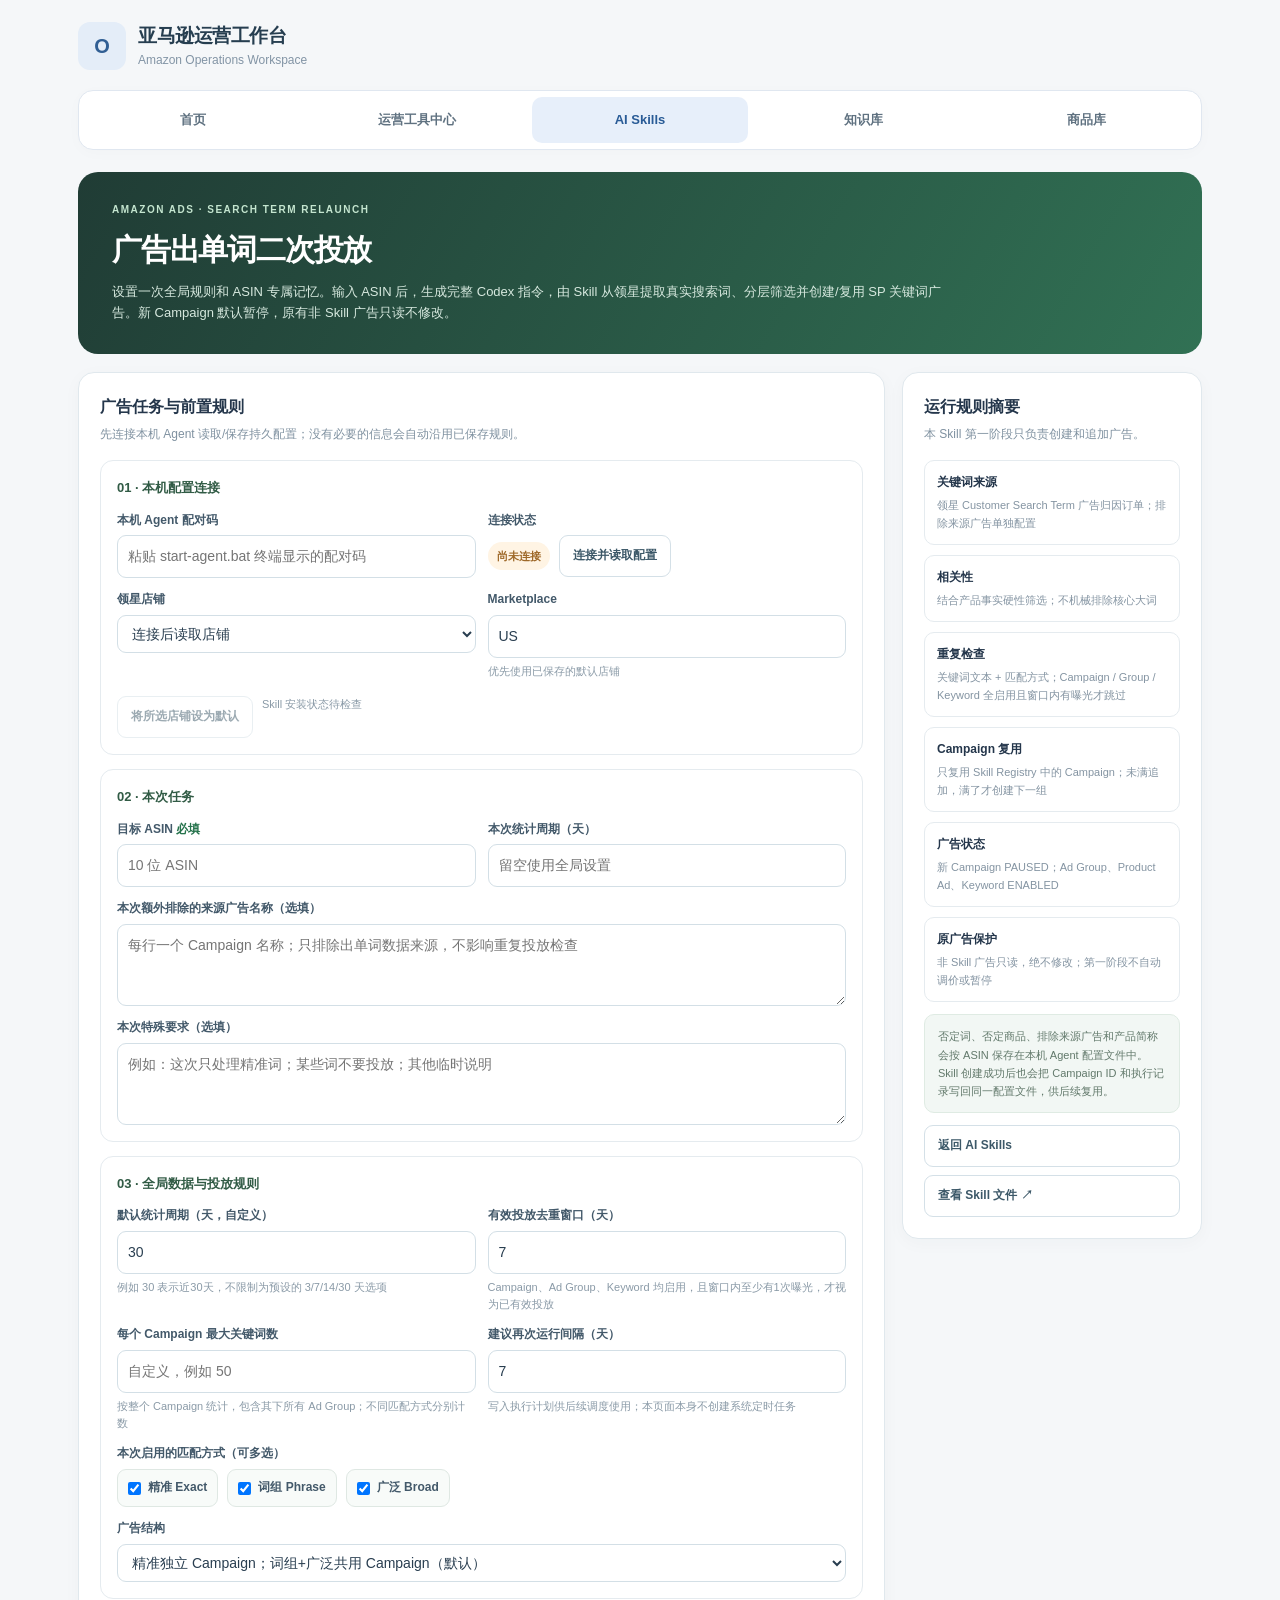
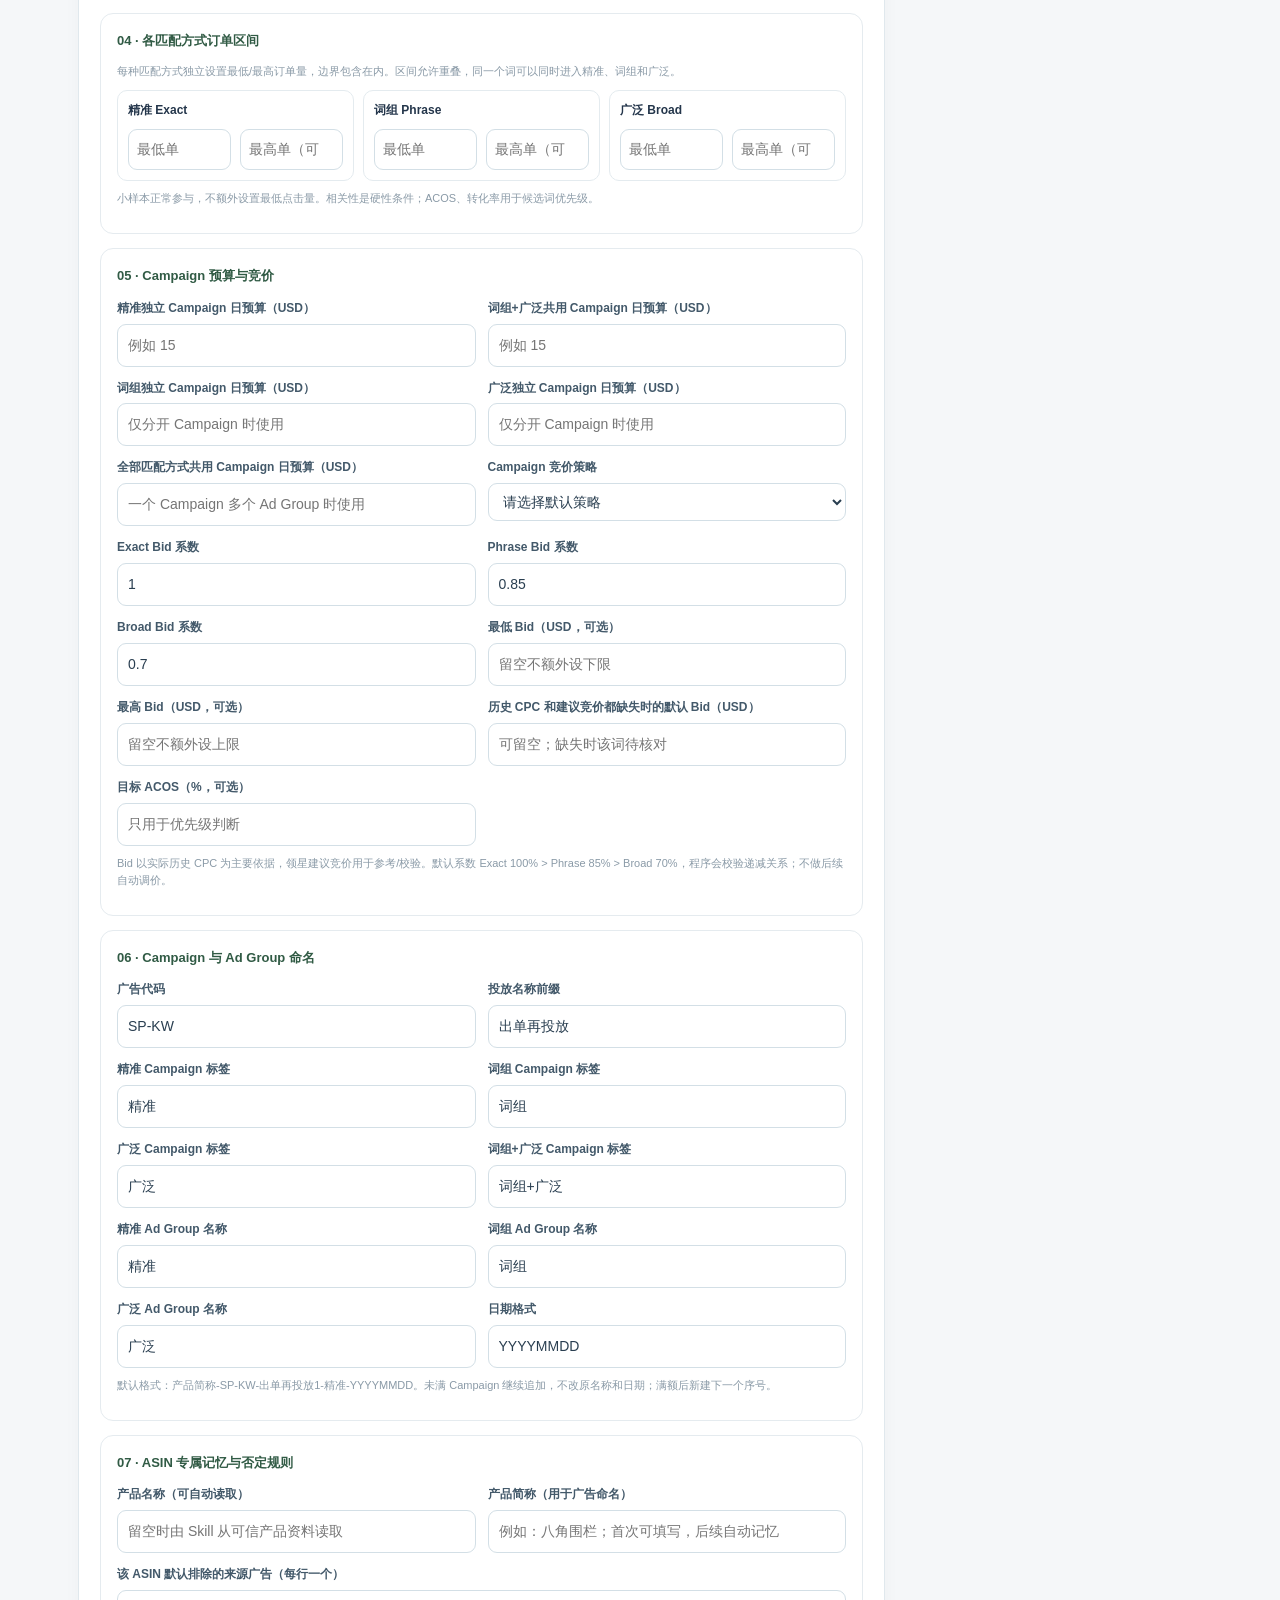
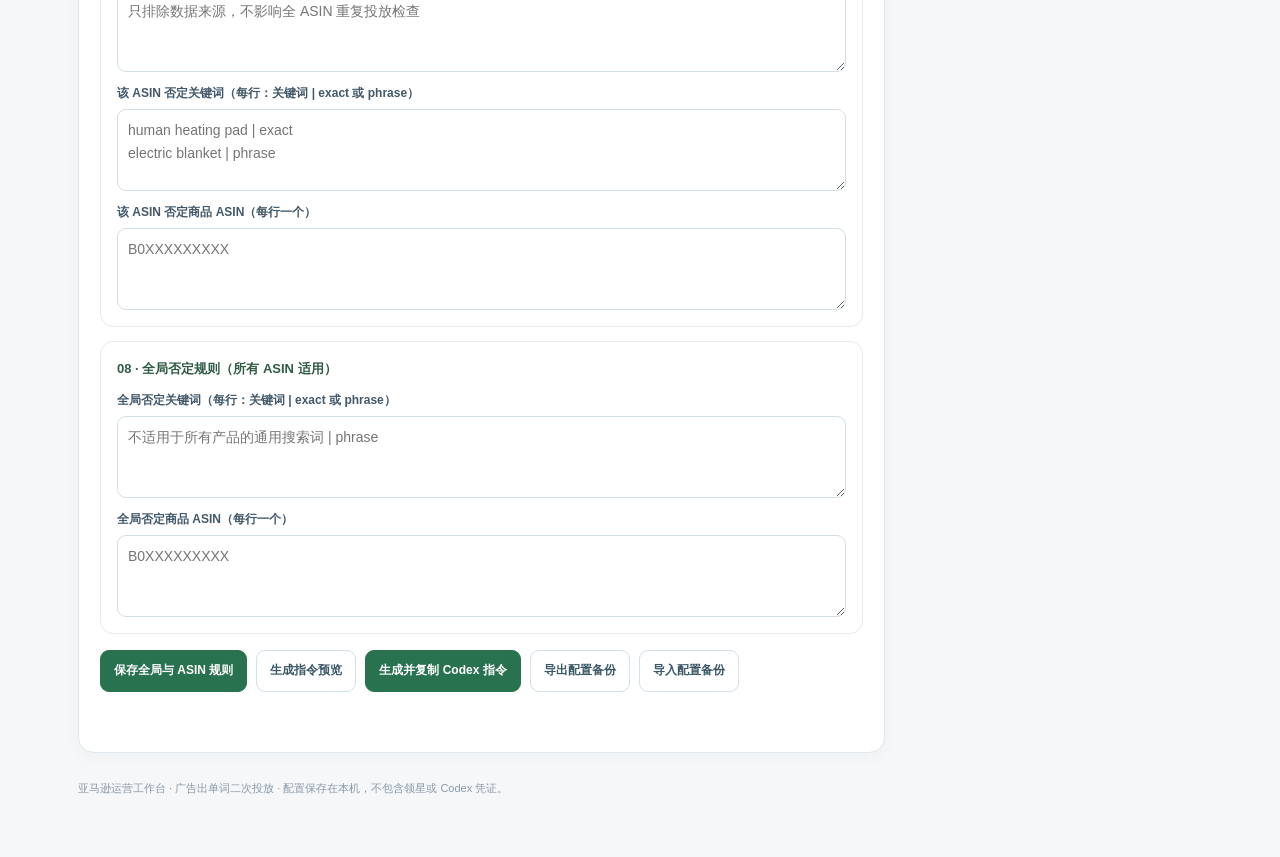
==== ads-relaunch.html @ f8fe9c43 "Separate Campaign and Ad Group naming controls" ====
<!doctype html>
<html lang="zh-CN">
<head>
<meta charset="utf-8"/>
<meta name="viewport" content="width=device-width,initial-scale=1"/>
<title>广告出单词二次投放｜亚马逊运营工作台</title>
<link rel="stylesheet" href="./workspace-shell.css?v=workspace-brand-20261105-3"/>
<style>
:root{font-family:Inter,-apple-system,BlinkMacSystemFont,"Segoe UI","Microsoft YaHei",sans-serif;color:#253a4b;background:#f4f7fb;font-size:14px;line-height:1.65}
*{box-sizing:border-box}body{margin:0}a{color:inherit;text-decoration:none}button,input,select,textarea{font:inherit}
.shell{max-width:1220px;margin:auto;padding:28px 26px 60px}
.workspace-header{margin-bottom:25px}
.hero{padding:30px 34px;border-radius:20px;background:linear-gradient(120deg,#203c35,#317154);color:#fff}
.eyebrow{font-size:10px;letter-spacing:.15em;font-weight:850;color:#c4e5cf}
h1{font-size:30px;letter-spacing:-.04em;margin:6px 0}.hero p{color:#d7e9df;font-size:13px;margin:7px 0 0;max-width:850px}
.layout{display:grid;grid-template-columns:minmax(0,1fr) 300px;gap:17px;margin-top:18px;align-items:start}
.panel{background:#fff;border:1px solid #e0e8ed;border-radius:16px;padding:21px;min-width:0;box-shadow:0 4px 18px #243b4b08}
.panel h2{font-size:16px;margin:0 0 5px}.sub{font-size:12px;color:#7f91a0;margin:0 0 15px}
.section{border:1px solid #e5ebef;border-radius:13px;padding:16px;margin-top:14px}.section h3{font-size:13px;margin:0 0 12px;color:#315b45}.section p.help{margin:0 0 10px}
.fields{display:grid;grid-template-columns:repeat(2,minmax(0,1fr));gap:12px}.field{display:flex;flex-direction:column;gap:5px;min-width:0}.field.full{grid-column:1/-1}
label{font-size:12px;font-weight:750;color:#43596a}
input,select,textarea{width:100%;border:1px solid #d3dfe6;border-radius:9px;padding:9px 10px;background:#fff;color:#293e50;outline:none}
input:focus,select:focus,textarea:focus{border-color:#5c9a76;box-shadow:0 0 0 3px #4d996b19}
textarea{min-height:82px;resize:vertical}.help{font-size:11px;color:#8a9aa7;line-height:1.55}
.row{display:flex;gap:9px;align-items:center;flex-wrap:wrap}.row>*{min-width:0}
.checks{display:flex;gap:9px;flex-wrap:wrap}.check{display:flex;align-items:center;gap:7px;padding:8px 10px;border:1px solid #dfe8e3;border-radius:9px;background:#f8fbf9;font-size:12px;font-weight:700}.check input{width:auto;margin:0}
.band-grid{display:grid;grid-template-columns:repeat(3,minmax(0,1fr));gap:9px}.band{border:1px solid #e4ebef;border-radius:10px;padding:10px}.band strong{display:block;font-size:12px;margin-bottom:8px}.band .row{flex-wrap:nowrap}.band input{min-width:0;padding:8px}
.btn{border:1px solid #d4e0e7;background:#fff;color:#3c5868;border-radius:9px;padding:10px 13px;font-weight:750;font-size:12px;cursor:pointer}.btn:hover{background:#f5f8f9}.btn.primary{background:#28724f;border-color:#28724f;color:#fff}.btn:disabled{opacity:.5;cursor:not-allowed}
.actions{display:flex;gap:9px;flex-wrap:wrap;margin-top:16px}
.status{display:inline-flex;align-items:center;border-radius:999px;padding:5px 9px;background:#f1f4f6;color:#65798a;font-size:11px;font-weight:750}.status.good{background:#e6f3eb;color:#26734c}.status.warn{background:#fff4e4;color:#9e6828}
.preview{white-space:pre-wrap;overflow-wrap:anywhere;background:#f7faf8;border:1px solid #dfe9e3;border-radius:11px;padding:14px;margin-top:13px;max-height:440px;overflow:auto;font-size:11px;color:#3b5446}
.notice{padding:12px 13px;background:#f2f7f4;border:1px solid #dfebe3;border-radius:10px;font-size:11px;color:#62796b;margin-top:12px}
.side-list{display:grid;gap:10px}.side-item{padding:12px;border:1px solid #e5ebef;border-radius:10px}.side-item strong{display:block;font-size:12px}.side-item span{display:block;color:#8494a2;font-size:11px;margin-top:3px}
.side-actions{display:grid;gap:8px;margin-top:12px}.side-actions .btn{width:100%}
#fileImport{display:none}
@media(max-width:900px){.layout{grid-template-columns:1fr}.side-panel{order:-1}}
@media(max-width:620px){.shell{padding:17px 12px 40px}.hero{padding:24px 20px}h1{font-size:25px}.panel{padding:16px}.fields{grid-template-columns:1fr}.field.full{grid-column:auto}.band-grid{grid-template-columns:1fr}.workspace-nav{overflow-x:auto}}
</style>
</head>
<body>
<main class="shell">
<header class="workspace-header">
<a class="workspace-brand" href="./index.html" aria-label="亚马逊运营工作台首页"><span class="workspace-logo" aria-hidden="true">O</span><span><span class="workspace-name">亚马逊运营工作台</span><span class="workspace-sub">Amazon Operations Workspace</span></span></a>
<nav class="workspace-nav" aria-label="工具模块">
<a href="./index.html">首页</a><a href="./tools.html">运营工具中心</a><a href="./skills.html" class="active">AI Skills</a><a href="./variation-guide.html">知识库</a><a href="./listing.html?view=library">商品库</a>
</nav>
</header>
<section class="hero">
<div class="eyebrow">AMAZON ADS · SEARCH TERM RELAUNCH</div>
<h1>广告出单词二次投放</h1>
<p>设置一次全局规则和 ASIN 专属记忆。输入 ASIN 后，生成完整 Codex 指令，由 Skill 从领星提取真实搜索词、分层筛选并创建/复用 SP 关键词广告。新 Campaign 默认暂停，原有非 Skill 广告只读不修改。</p>
</section>
<div class="layout">
<section class="panel">
<h2>广告任务与前置规则</h2>
<p class="sub">先连接本机 Agent 读取/保存持久配置；没有必要的信息会自动沿用已保存规则。</p>

<div class="section">
<h3>01 · 本机配置连接</h3>
<div class="fields">
<div class="field"><label for="pairKey">本机 Agent 配对码</label><input id="pairKey" type="password" autocomplete="off" placeholder="粘贴 start-agent.bat 终端显示的配对码"/></div>
<div class="field"><label>连接状态</label><div class="row"><span id="connectionState" class="status warn">尚未连接</span><button type="button" class="btn" id="connectBtn">连接并读取配置</button></div></div>
<div class="field"><label for="storeChoice">领星店铺</label><select id="storeChoice"><option value="">连接后读取店铺</option></select></div>
<div class="field"><label>Marketplace</label><input id="marketplaceDisplay" value="US" readonly/><span class="help" id="storeHint">优先使用已保存的默认店铺</span></div>
</div>
<div class="actions"><button type="button" class="btn" id="setDefaultStoreBtn" disabled>将所选店铺设为默认</button><span id="skillInstallState" class="help">Skill 安装状态待检查</span></div>
</div>

<form id="adsForm">
<div class="section">
<h3>02 · 本次任务</h3>
<div class="fields">
<div class="field"><label for="asin">目标 ASIN <span style="color:#26734c">必填</span></label><input id="asin" maxlength="10" minlength="10" placeholder="10 位 ASIN" required autocapitalize="characters"/></div>
<div class="field"><label for="reportDaysOverride">本次统计周期（天）</label><input id="reportDaysOverride" type="number" min="1" placeholder="留空使用全局设置"/></div>
<div class="field full"><label for="extraExcludedCampaigns">本次额外排除的来源广告名称（选填）</label><textarea id="extraExcludedCampaigns" placeholder="每行一个 Campaign 名称；只排除出单词数据来源，不影响重复投放检查"></textarea></div>
<div class="field full"><label for="taskNotes">本次特殊要求（选填）</label><textarea id="taskNotes" placeholder="例如：这次只处理精准词；某些词不要投放；其他临时说明"></textarea></div>
</div>
</div>

<div class="section">
<h3>03 · 全局数据与投放规则</h3>
<div class="fields">
<div class="field"><label for="reportDays">默认统计周期（天，自定义）</label><input id="reportDays" type="number" min="1" value="30" required/><span class="help">例如 30 表示近30天，不限制为预设的 3/7/14/30 天选项</span></div>
<div class="field"><label for="duplicateDays">有效投放去重窗口（天）</label><input id="duplicateDays" type="number" min="1" value="7" required/><span class="help">Campaign、Ad Group、Keyword 均启用，且窗口内至少有1次曝光，才视为已有效投放</span></div>
<div class="field"><label for="campaignLimit">每个 Campaign 最大关键词数</label><input id="campaignLimit" type="number" min="1" placeholder="自定义，例如 50" required/><span class="help">按整个 Campaign 统计，包含其下所有 Ad Group；不同匹配方式分别计数</span></div>
<div class="field"><label for="executionInterval">建议再次运行间隔（天）</label><input id="executionInterval" type="number" min="1" value="7"/><span class="help">写入执行计划供后续调度使用；本页面本身不创建系统定时任务</span></div>
<div class="field full"><label>本次启用的匹配方式（可多选）</label><div class="checks">
<label class="check"><input type="checkbox" name="matchType" value="exact" checked/>精准 Exact</label>
<label class="check"><input type="checkbox" name="matchType" value="phrase" checked/>词组 Phrase</label>
<label class="check"><input type="checkbox" name="matchType" value="broad" checked/>广泛 Broad</label>
</div></div>
<div class="field full"><label for="campaignStructure">广告结构</label><select id="campaignStructure">
<option value="exact_separate_phrase_broad_shared">精准独立 Campaign；词组+广泛共用 Campaign（默认）</option>
<option value="exact_separate_phrase_broad_separate">精准、词组、广泛分别创建 Campaign</option>
<option value="one_campaign_multi_groups">一个 Campaign，按匹配方式拆分 Ad Group</option>
<option value="separate_campaign_per_match">每种匹配方式独立 Campaign</option>
</select></div>
</div>
</div>

<div class="section">
<h3>04 · 各匹配方式订单区间</h3>
<p class="help">每种匹配方式独立设置最低/最高订单量，边界包含在内。区间允许重叠，同一个词可以同时进入精准、词组和广泛。</p>
<div class="band-grid">
<div class="band"><strong>精准 Exact</strong><div class="row"><input id="exactMin" type="number" min="0" placeholder="最低单"/><input id="exactMax" type="number" min="0" placeholder="最高单（可空）"/></div></div>
<div class="band"><strong>词组 Phrase</strong><div class="row"><input id="phraseMin" type="number" min="0" placeholder="最低单"/><input id="phraseMax" type="number" min="0" placeholder="最高单（可空）"/></div></div>
<div class="band"><strong>广泛 Broad</strong><div class="row"><input id="broadMin" type="number" min="0" placeholder="最低单"/><input id="broadMax" type="number" min="0" placeholder="最高单（可空）"/></div></div>
</div>
<p class="help" style="margin-top:9px">小样本正常参与，不额外设置最低点击量。相关性是硬性条件；ACOS、转化率用于候选词优先级。</p>
</div>

<div class="section">
<h3>05 · Campaign 预算与竞价</h3>
<div class="fields">
<div class="field"><label for="budgetExact">精准独立 Campaign 日预算（USD）</label><input id="budgetExact" type="number" min="0.01" step="0.01" placeholder="例如 15"/></div>
<div class="field"><label for="budgetPhraseBroad">词组+广泛共用 Campaign 日预算（USD）</label><input id="budgetPhraseBroad" type="number" min="0.01" step="0.01" placeholder="例如 15"/></div>
<div class="field"><label for="budgetPhrase">词组独立 Campaign 日预算（USD）</label><input id="budgetPhrase" type="number" min="0.01" step="0.01" placeholder="仅分开 Campaign 时使用"/></div>
<div class="field"><label for="budgetBroad">广泛独立 Campaign 日预算（USD）</label><input id="budgetBroad" type="number" min="0.01" step="0.01" placeholder="仅分开 Campaign 时使用"/></div>
<div class="field"><label for="budgetAll">全部匹配方式共用 Campaign 日预算（USD）</label><input id="budgetAll" type="number" min="0.01" step="0.01" placeholder="一个 Campaign 多个 Ad Group 时使用"/></div>
<div class="field"><label for="biddingStrategy">Campaign 竞价策略</label><select id="biddingStrategy" required><option value="">请选择默认策略</option><option value="dynamic_down_only">动态竞价 - 只降低</option><option value="dynamic_up_and_down">动态竞价 - 提高和降低</option><option value="fixed">固定竞价</option></select></div>
<div class="field"><label for="exactCoeff">Exact Bid 系数</label><input id="exactCoeff" type="number" min="0.01" step="0.01" value="1.00"/></div>
<div class="field"><label for="phraseCoeff">Phrase Bid 系数</label><input id="phraseCoeff" type="number" min="0.01" step="0.01" value="0.85"/></div>
<div class="field"><label for="broadCoeff">Broad Bid 系数</label><input id="broadCoeff" type="number" min="0.01" step="0.01" value="0.70"/></div>
<div class="field"><label for="minBid">最低 Bid（USD，可选）</label><input id="minBid" type="number" min="0.01" step="0.01" placeholder="留空不额外设下限"/></div>
<div class="field"><label for="maxBid">最高 Bid（USD，可选）</label><input id="maxBid" type="number" min="0.01" step="0.01" placeholder="留空不额外设上限"/></div>
<div class="field"><label for="defaultBid">历史 CPC 和建议竞价都缺失时的默认 Bid（USD）</label><input id="defaultBid" type="number" min="0.01" step="0.01" placeholder="可留空；缺失时该词待核对"/></div>
<div class="field"><label for="targetAcos">目标 ACOS（%，可选）</label><input id="targetAcos" type="number" min="0" max="100" step="0.1" placeholder="只用于优先级判断"/></div>
</div>
<p class="help" style="margin-top:9px">Bid 以实际历史 CPC 为主要依据，领星建议竞价用于参考/校验。默认系数 Exact 100% &gt; Phrase 85% &gt; Broad 70%，程序会校验递减关系；不做后续自动调价。</p>
</div>

<div class="section">
<h3>06 · Campaign 与 Ad Group 命名</h3>
<div class="fields">
<div class="field"><label for="campaignCode">广告代码</label><input id="campaignCode" value="SP-KW"/></div>
<div class="field"><label for="campaignPrefix">投放名称前缀</label><input id="campaignPrefix" value="出单再投放"/></div>
<div class="field"><label for="labelExact">精准 Campaign 标签</label><input id="labelExact" value="精准"/></div>
<div class="field"><label for="labelPhrase">词组 Campaign 标签</label><input id="labelPhrase" value="词组"/></div>
<div class="field"><label for="labelBroad">广泛 Campaign 标签</label><input id="labelBroad" value="广泛"/></div>
<div class="field"><label for="labelPhraseBroad">词组+广泛 Campaign 标签</label><input id="labelPhraseBroad" value="词组+广泛"/></div>
<div class="field"><label for="groupNameExact">精准 Ad Group 名称</label><input id="groupNameExact" value="精准"/></div>
<div class="field"><label for="groupNamePhrase">词组 Ad Group 名称</label><input id="groupNamePhrase" value="词组"/></div>
<div class="field"><label for="groupNameBroad">广泛 Ad Group 名称</label><input id="groupNameBroad" value="广泛"/></div>
<div class="field"><label for="dateFormat">日期格式</label><input id="dateFormat" value="YYYYMMDD" placeholder="YYYYMMDD 或 YYYY-MM-DD"/></div>
</div>
<p class="help" style="margin-top:9px">默认格式：产品简称-SP-KW-出单再投放1-精准-YYYYMMDD。未满 Campaign 继续追加，不改原名称和日期；满额后新建下一个序号。</p>
</div>

<div class="section">
<h3>07 · ASIN 专属记忆与否定规则</h3>
<div class="fields">
<div class="field"><label for="productName">产品名称（可自动读取）</label><input id="productName" maxlength="120" placeholder="留空时由 Skill 从可信产品资料读取"/></div>
<div class="field"><label for="productShortName">产品简称（用于广告命名）</label><input id="productShortName" maxlength="40" placeholder="例如：八角围栏；首次可填写，后续自动记忆"/></div>
<div class="field full"><label for="profileExcludedCampaigns">该 ASIN 默认排除的来源广告（每行一个）</label><textarea id="profileExcludedCampaigns" placeholder="只排除数据来源，不影响全 ASIN 重复投放检查"></textarea></div>
<div class="field full"><label for="profileNegativeKeywords">该 ASIN 否定关键词（每行：关键词 | exact 或 phrase）</label><textarea id="profileNegativeKeywords" placeholder="human heating pad | exact&#10;electric blanket | phrase"></textarea></div>
<div class="field full"><label for="profileNegativeAsins">该 ASIN 否定商品 ASIN（每行一个）</label><textarea id="profileNegativeAsins" placeholder="B0XXXXXXXXX"></textarea></div>
</div>
</div>

<div class="section">
<h3>08 · 全局否定规则（所有 ASIN 适用）</h3>
<div class="fields">
<div class="field full"><label for="globalNegativeKeywords">全局否定关键词（每行：关键词 | exact 或 phrase）</label><textarea id="globalNegativeKeywords" placeholder="不适用于所有产品的通用搜索词 | phrase"></textarea></div>
<div class="field full"><label for="globalNegativeAsins">全局否定商品 ASIN（每行一个）</label><textarea id="globalNegativeAsins" placeholder="B0XXXXXXXXX"></textarea></div>
</div>
</div>

<div class="actions">
<button type="button" class="btn primary" id="saveConfigBtn">保存全局与 ASIN 规则</button>
<button type="button" class="btn" id="previewBtn">生成指令预览</button>
<button type="submit" class="btn primary" id="copyBtn">生成并复制 Codex 指令</button>
<button type="button" class="btn" id="exportBtn">导出配置备份</button>
<button type="button" class="btn" id="importBtn">导入配置备份</button>
<input id="fileImport" type="file" accept=".json,application/json"/>
</div>
<p id="formStatus" role="status" aria-live="polite" class="help" style="margin-top:10px;min-height:18px"></p>
<pre id="instructionPreview" class="preview" hidden></pre>
</form>
</section>

<aside class="panel side-panel">
<h2>运行规则摘要</h2>
<p class="sub">本 Skill 第一阶段只负责创建和追加广告。</p>
<div class="side-list">
<div class="side-item"><strong>关键词来源</strong><span>领星 Customer Search Term 广告归因订单；排除来源广告单独配置</span></div>
<div class="side-item"><strong>相关性</strong><span>结合产品事实硬性筛选；不机械排除核心大词</span></div>
<div class="side-item"><strong>重复检查</strong><span>关键词文本 + 匹配方式；Campaign / Group / Keyword 全启用且窗口内有曝光才跳过</span></div>
<div class="side-item"><strong>Campaign 复用</strong><span>只复用 Skill Registry 中的 Campaign；未满追加，满了才创建下一组</span></div>
<div class="side-item"><strong>广告状态</strong><span>新 Campaign PAUSED；Ad Group、Product Ad、Keyword ENABLED</span></div>
<div class="side-item"><strong>原广告保护</strong><span>非 Skill 广告只读，绝不修改；第一阶段不自动调价或暂停</span></div>
</div>
<div class="notice">否定词、否定商品、排除来源广告和产品简称会按 ASIN 保存在本机 Agent 配置文件中。Skill 创建成功后也会把 Campaign ID 和执行记录写回同一配置文件，供后续复用。</div>
<div class="side-actions"><a class="btn" href="./skills.html">返回 AI Skills</a><a class="btn" href="https://github.com/Dora-lou/amazon-variation-merge-tool/tree/main/agent/skills/amazon-ads-search-term-relaunch" target="_blank" rel="noopener noreferrer">查看 Skill 文件 ↗</a></div>
</aside>
</div>
<footer style="margin-top:26px;color:#8b99a6;font-size:11px">亚马逊运营工作台 · 广告出单词二次投放 · 配置保存在本机，不包含领星或 Codex 凭证。</footer>
</main>
<script src="./ads-relaunch-ui.js?v=2026.11.13.1" defer></script>
</body>
</html>
---- workspace-shell.css ----
/* Unified workspace visual system — shared across active pages */
:root{--ws-ink:#24364b;--ws-muted:#73869a;--ws-line:#e0e7f0;--ws-green:#365f91}
body{background:#f5f7f9!important;color:var(--ws-ink)}
.shell{max-width:1180px!important;margin:0 auto!important;padding:22px 28px 60px!important}
.workspace-header{display:flex!important;flex-direction:column!important;align-items:stretch!important;gap:20px!important;margin:0 0 22px!important}
.workspace-brand{display:flex!important;align-items:center!important;gap:12px!important;align-self:flex-start!important;text-decoration:none!important;color:#263e50!important}
.workspace-brand .workspace-logo{display:grid;place-items:center;width:48px;height:48px;flex:0 0 48px;background:#e4edf8;color:#315f94;border-radius:12px;font-size:20px;font-weight:850}
.workspace-brand .workspace-name{display:block;font-size:19px;font-weight:800;line-height:1.35;letter-spacing:-.025em}
.workspace-brand .workspace-sub{display:block;font-size:12px;color:#8294a5;font-weight:500;line-height:1.5;margin-top:2px}
nav.workspace-nav{width:100%!important;display:grid!important;grid-template-columns:repeat(5,minmax(0,1fr))!important;gap:7px!important;margin:0!important;padding:6px!important;background:#fff!important;border:1px solid var(--ws-line)!important;border-radius:15px!important;box-shadow:0 3px 16px #26394c05!important}
nav.workspace-nav a{display:flex!important;align-items:center!important;justify-content:center!important;min-height:46px!important;padding:10px 8px!important;border:0!important;border-radius:10px!important;text-align:center!important;text-decoration:none!important;color:#607281!important;font-size:13px!important;font-weight:720!important;white-space:nowrap!important;background:transparent!important}
nav.workspace-nav a.active{background:#e7effa!important;color:#295b96!important}
nav.workspace-nav a:hover:not(.active){background:#f0f4fa!important;color:#315f94!important}
nav.workspace-nav a:focus-visible{outline:2px solid #547eaf!important;outline-offset:2px!important}
.workspace-intro,.hero.workspace-intro,.hero-main.workspace-intro{box-sizing:border-box!important;display:flex!important;flex-direction:column!important;justify-content:center!important;gap:0!important;min-height:158px!important;height:auto!important;margin:0 0 24px!important;padding:27px 34px!important;background:linear-gradient(114deg,#1c344e 0%,#254b6c 56%,#35678a 100%)!important;border:1px solid #3c6685!important;border-radius:20px!important;box-shadow:0 12px 30px rgba(21,48,78,.14)!important;color:#f6faf8!important;overflow:hidden!important;position:relative!important;isolation:isolate!important}
.workspace-intro:before{content:""!important;position:absolute!important;right:-102px!important;top:-170px!important;width:430px!important;height:430px!important;border-radius:50%!important;background:radial-gradient(circle at 50% 50%,transparent 36%,rgba(186,211,239,.10) 36.3%,transparent 36.8%,transparent 49%,rgba(186,211,239,.07) 49.3%,transparent 50%,transparent 64%,rgba(186,211,239,.045) 64.3%,transparent 65%)!important;pointer-events:none!important;z-index:-1!important}
.workspace-intro:after{display:none!important}
.workspace-intro>*{position:relative;z-index:1}
.workspace-intro .eyebrow{margin:0 0 7px!important;color:#b7d7f1!important;font-size:10px!important;font-weight:800!important;letter-spacing:.14em!important}
.workspace-intro h1,.workspace-intro #pageTitle{margin:0!important;color:#ffffff!important;font-size:30px!important;font-weight:800!important;line-height:1.32!important;letter-spacing:-.035em!important;max-width:900px!important}
.workspace-intro p,.workspace-intro .hero-copy,.workspace-intro #pageDescription{margin:9px 0 0!important;color:#d9e7f5!important;font-size:13px!important;font-weight:400!important;line-height:1.7!important;max-width:890px!important}
.workspace-intro p strong{color:#fff!important}
.workspace-intro .hero-pill{display:none!important}
.workspace-home-hero{display:block!important;margin:0!important}
.workspace-home-hero .hero-side{display:none!important}
.workspace-home-hero .hero-main.workspace-intro{margin-bottom:24px!important}
.workspace-home-hero h1 br{display:none!important}
.workspace-home-hero h1 br:after{content:" "}
.workspace-body-nav-spacer{display:none}
@media(max-width:700px){.shell{padding:16px 14px 38px!important}.workspace-header{gap:13px!important;margin-bottom:17px!important}nav.workspace-nav{display:flex!important;overflow-x:auto!important;gap:3px!important;scrollbar-width:thin}nav.workspace-nav a{flex:0 0 auto!important;min-height:41px!important;padding:9px 13px!important;font-size:12px!important}.workspace-intro,.hero.workspace-intro,.hero-main.workspace-intro{min-height:145px!important;padding:24px 22px!important;border-radius:16px!important}.workspace-intro h1,.workspace-intro #pageTitle{font-size:26px!important}}

/* Premium dark-blue introduction cards: restrained typography and depth */
.workspace-intro,.hero.workspace-intro,.hero-main.workspace-intro{
 min-height:188px!important;
 padding:34px 43px!important;
 background:linear-gradient(113deg,#182d47 0%,#203f5f 49%,#305f83 100%)!important;
 border:1px solid rgba(153,189,222,.19)!important;
 border-radius:22px!important;
 box-shadow:0 15px 34px rgba(23,51,80,.13),inset 0 1px rgba(255,255,255,.08)!important;
}
.workspace-intro:before{
 right:-72px!important;top:-202px!important;width:520px!important;height:520px!important;
 background:radial-gradient(circle at center,transparent 39%,rgba(182,210,241,.13) 39.1%,transparent 39.4%,transparent 52%,rgba(182,210,241,.075) 52.1%,transparent 52.4%,transparent 65%,rgba(182,210,241,.04) 65.1%,transparent 65.4%)!important;
}
.workspace-intro .eyebrow{
 font-size:10px!important;letter-spacing:.19em!important;
 font-weight:750!important;color:#bdd6ef!important;margin-bottom:10px!important;
}
.workspace-intro h1,.workspace-intro #pageTitle{
 font-size:32px!important;letter-spacing:-.035em!important;
 font-weight:760!important;line-height:1.25!important;
}
.workspace-intro p,.workspace-intro .hero-copy,.workspace-intro #pageDescription{
 max-width:690px!important;font-size:13px!important;line-height:1.85!important;
 font-weight:400!important;color:#d5e3f1!important;margin-top:12px!important;
}
.workspace-home-hero .hero-main.workspace-intro{margin-bottom:24px!important}
@media(max-width:700px){
 .workspace-intro,.hero.workspace-intro,.hero-main.workspace-intro{min-height:166px!important;padding:26px 24px!important}
 .workspace-intro h1,.workspace-intro #pageTitle{font-size:27px!important}
 .workspace-intro:before{right:-240px!important}
}
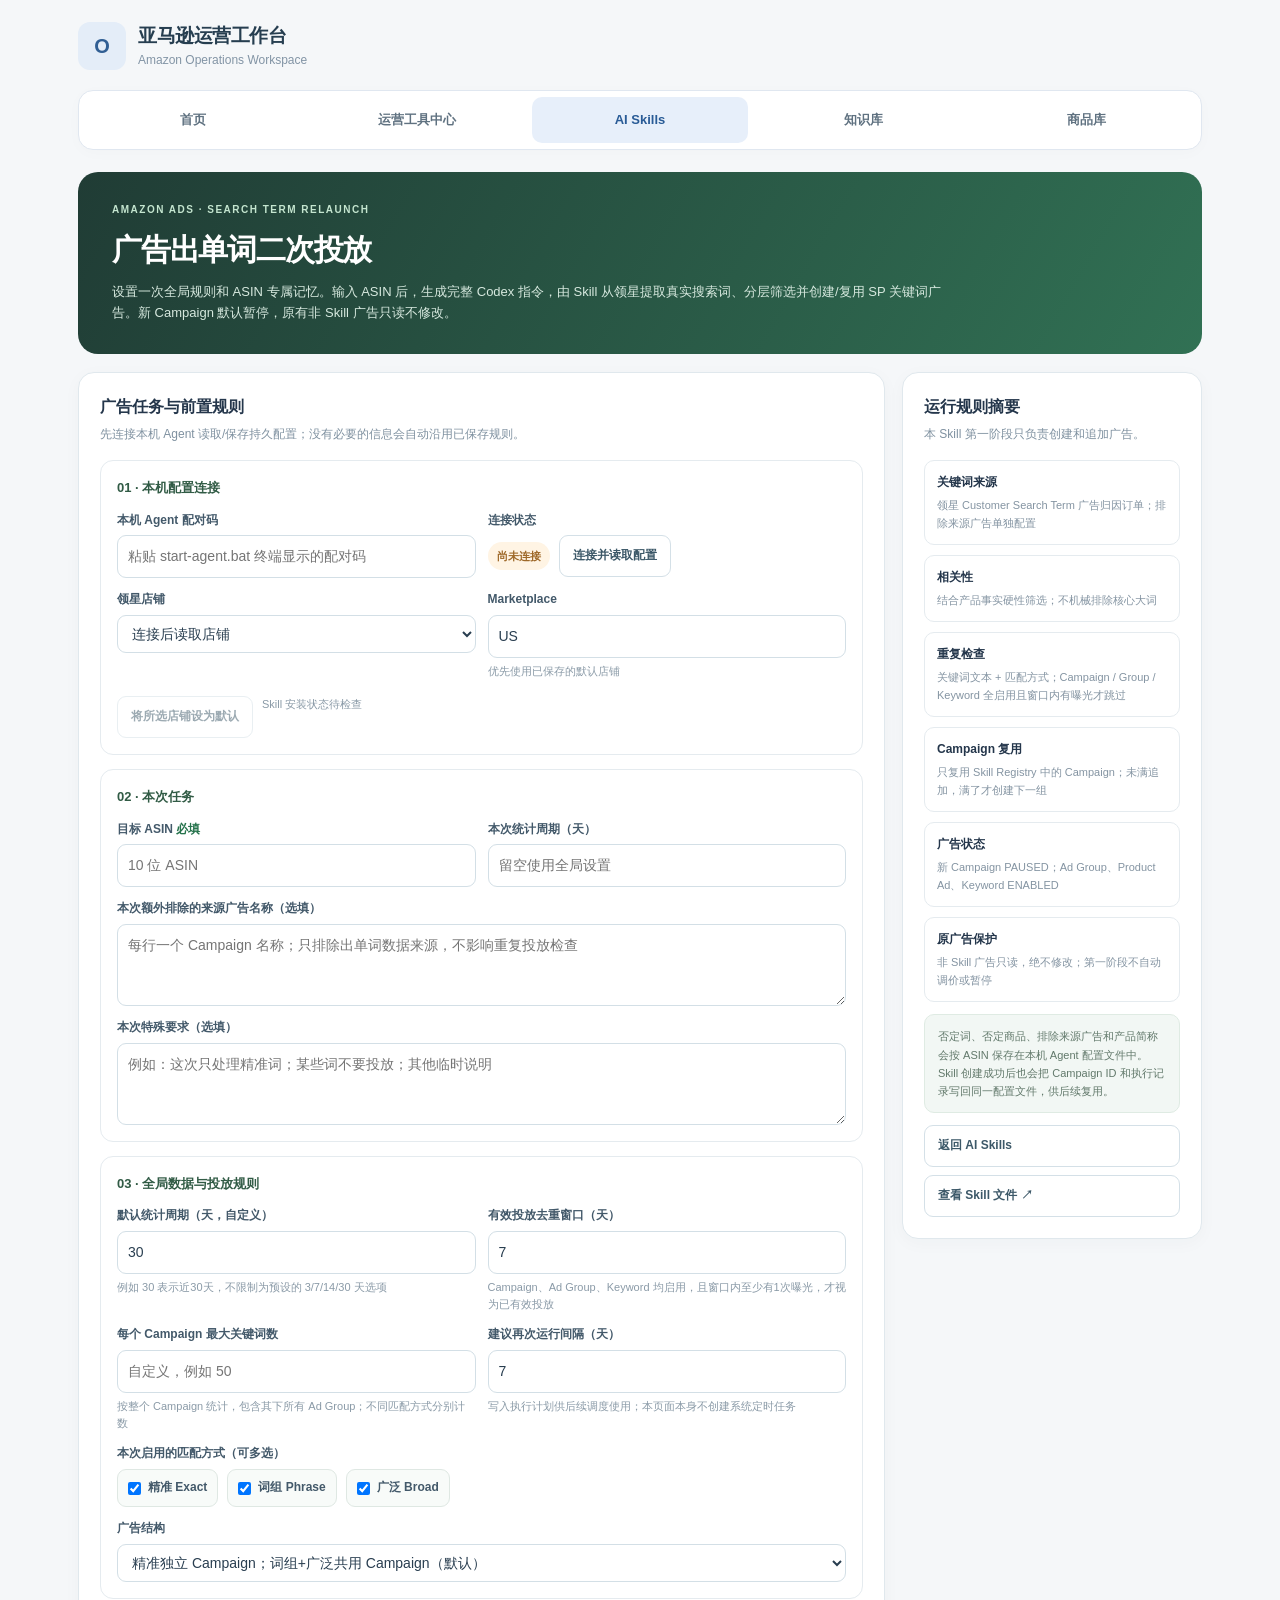
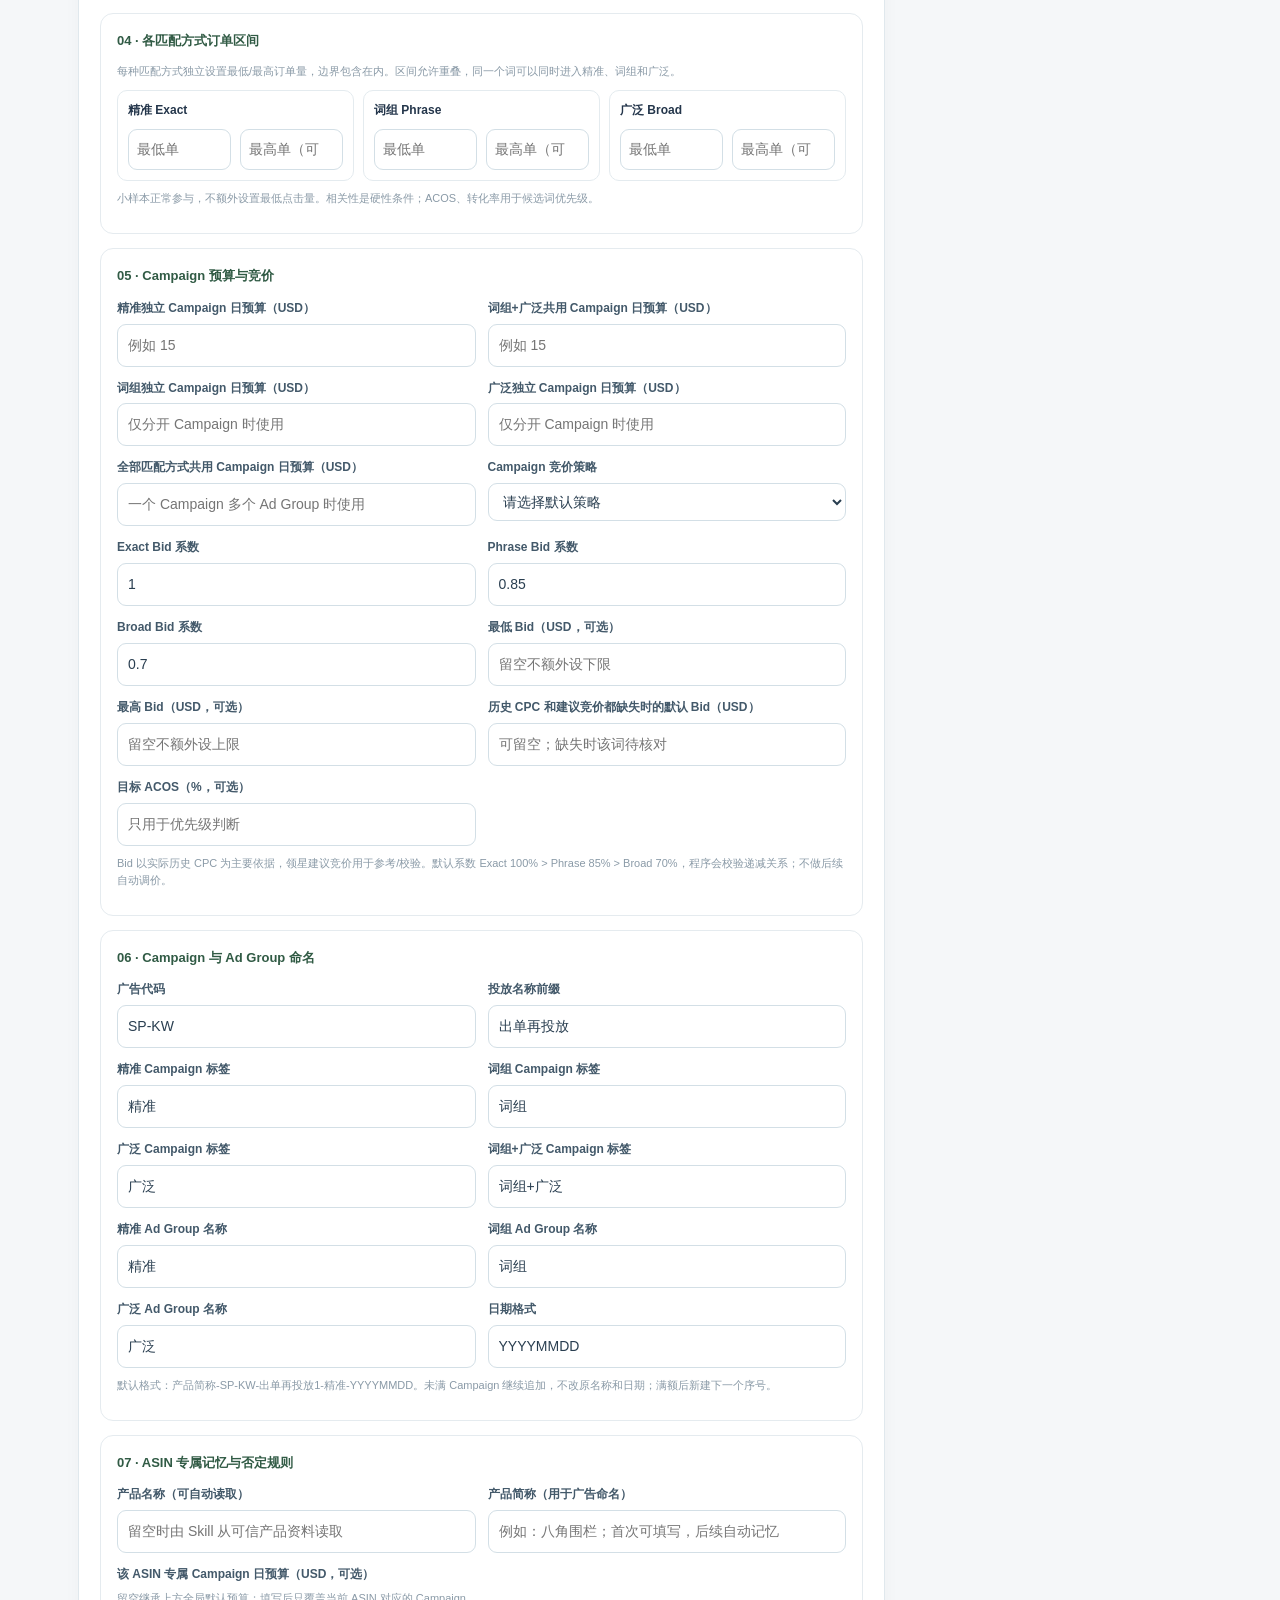
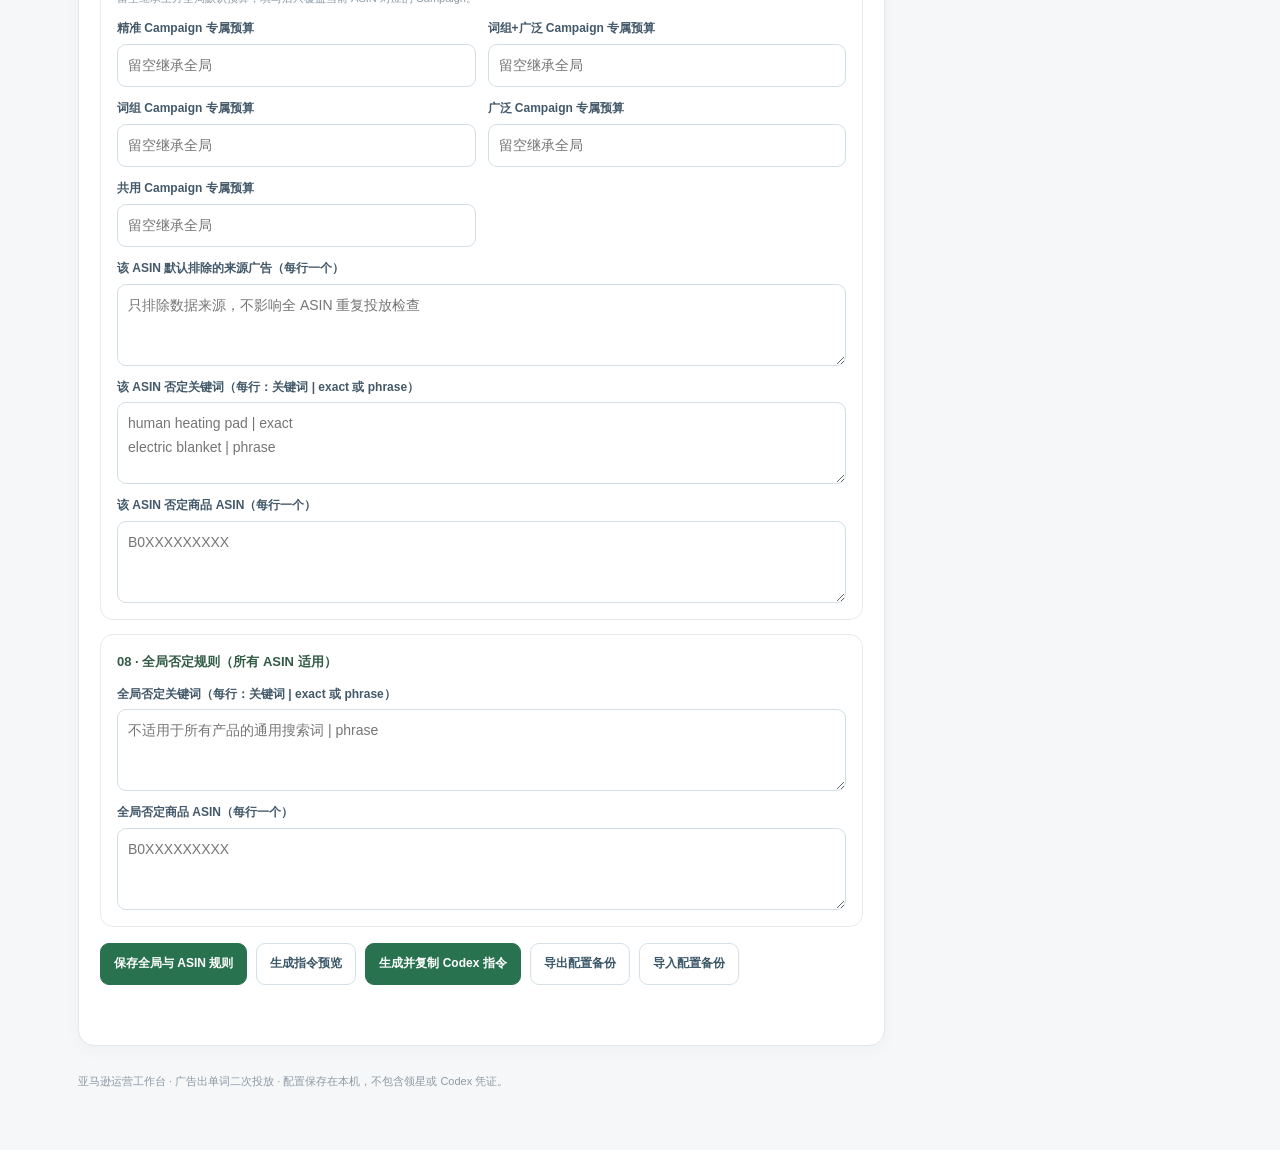
==== commit 8df959f2: "Add per-ASIN Campaign budget overrides" ====
--- a/ads-relaunch.html
+++ b/ads-relaunch.html
@@ -151,6 +151,12 @@
 <div class="fields">
 <div class="field"><label for="productName">产品名称（可自动读取）</label><input id="productName" maxlength="120" placeholder="留空时由 Skill 从可信产品资料读取"/></div>
 <div class="field"><label for="productShortName">产品简称（用于广告命名）</label><input id="productShortName" maxlength="40" placeholder="例如：八角围栏；首次可填写，后续自动记忆"/></div>
+<div class="field full"><label>该 ASIN 专属 Campaign 日预算（USD，可选）</label><span class="help">留空继承上方全局默认预算；填写后只覆盖当前 ASIN 对应的 Campaign。</span></div>
+<div class="field"><label for="productBudgetExact">精准 Campaign 专属预算</label><input id="productBudgetExact" type="number" min="0.01" step="0.01" placeholder="留空继承全局"/></div>
+<div class="field"><label for="productBudgetPhraseBroad">词组+广泛 Campaign 专属预算</label><input id="productBudgetPhraseBroad" type="number" min="0.01" step="0.01" placeholder="留空继承全局"/></div>
+<div class="field"><label for="productBudgetPhrase">词组 Campaign 专属预算</label><input id="productBudgetPhrase" type="number" min="0.01" step="0.01" placeholder="留空继承全局"/></div>
+<div class="field"><label for="productBudgetBroad">广泛 Campaign 专属预算</label><input id="productBudgetBroad" type="number" min="0.01" step="0.01" placeholder="留空继承全局"/></div>
+<div class="field"><label for="productBudgetAll">共用 Campaign 专属预算</label><input id="productBudgetAll" type="number" min="0.01" step="0.01" placeholder="留空继承全局"/></div>
 <div class="field full"><label for="profileExcludedCampaigns">该 ASIN 默认排除的来源广告（每行一个）</label><textarea id="profileExcludedCampaigns" placeholder="只排除数据来源，不影响全 ASIN 重复投放检查"></textarea></div>
 <div class="field full"><label for="profileNegativeKeywords">该 ASIN 否定关键词（每行：关键词 | exact 或 phrase）</label><textarea id="profileNegativeKeywords" placeholder="human heating pad | exact&#10;electric blanket | phrase"></textarea></div>
 <div class="field full"><label for="profileNegativeAsins">该 ASIN 否定商品 ASIN（每行一个）</label><textarea id="profileNegativeAsins" placeholder="B0XXXXXXXXX"></textarea></div>
@@ -195,6 +201,6 @@
 </div>
 <footer style="margin-top:26px;color:#8b99a6;font-size:11px">亚马逊运营工作台 · 广告出单词二次投放 · 配置保存在本机，不包含领星或 Codex 凭证。</footer>
 </main>
-<script src="./ads-relaunch-ui.js?v=2026.11.13.1" defer></script>
+<script src="./ads-relaunch-ui.js?v=2026.11.13.2" defer></script>
 </body>
 </html>
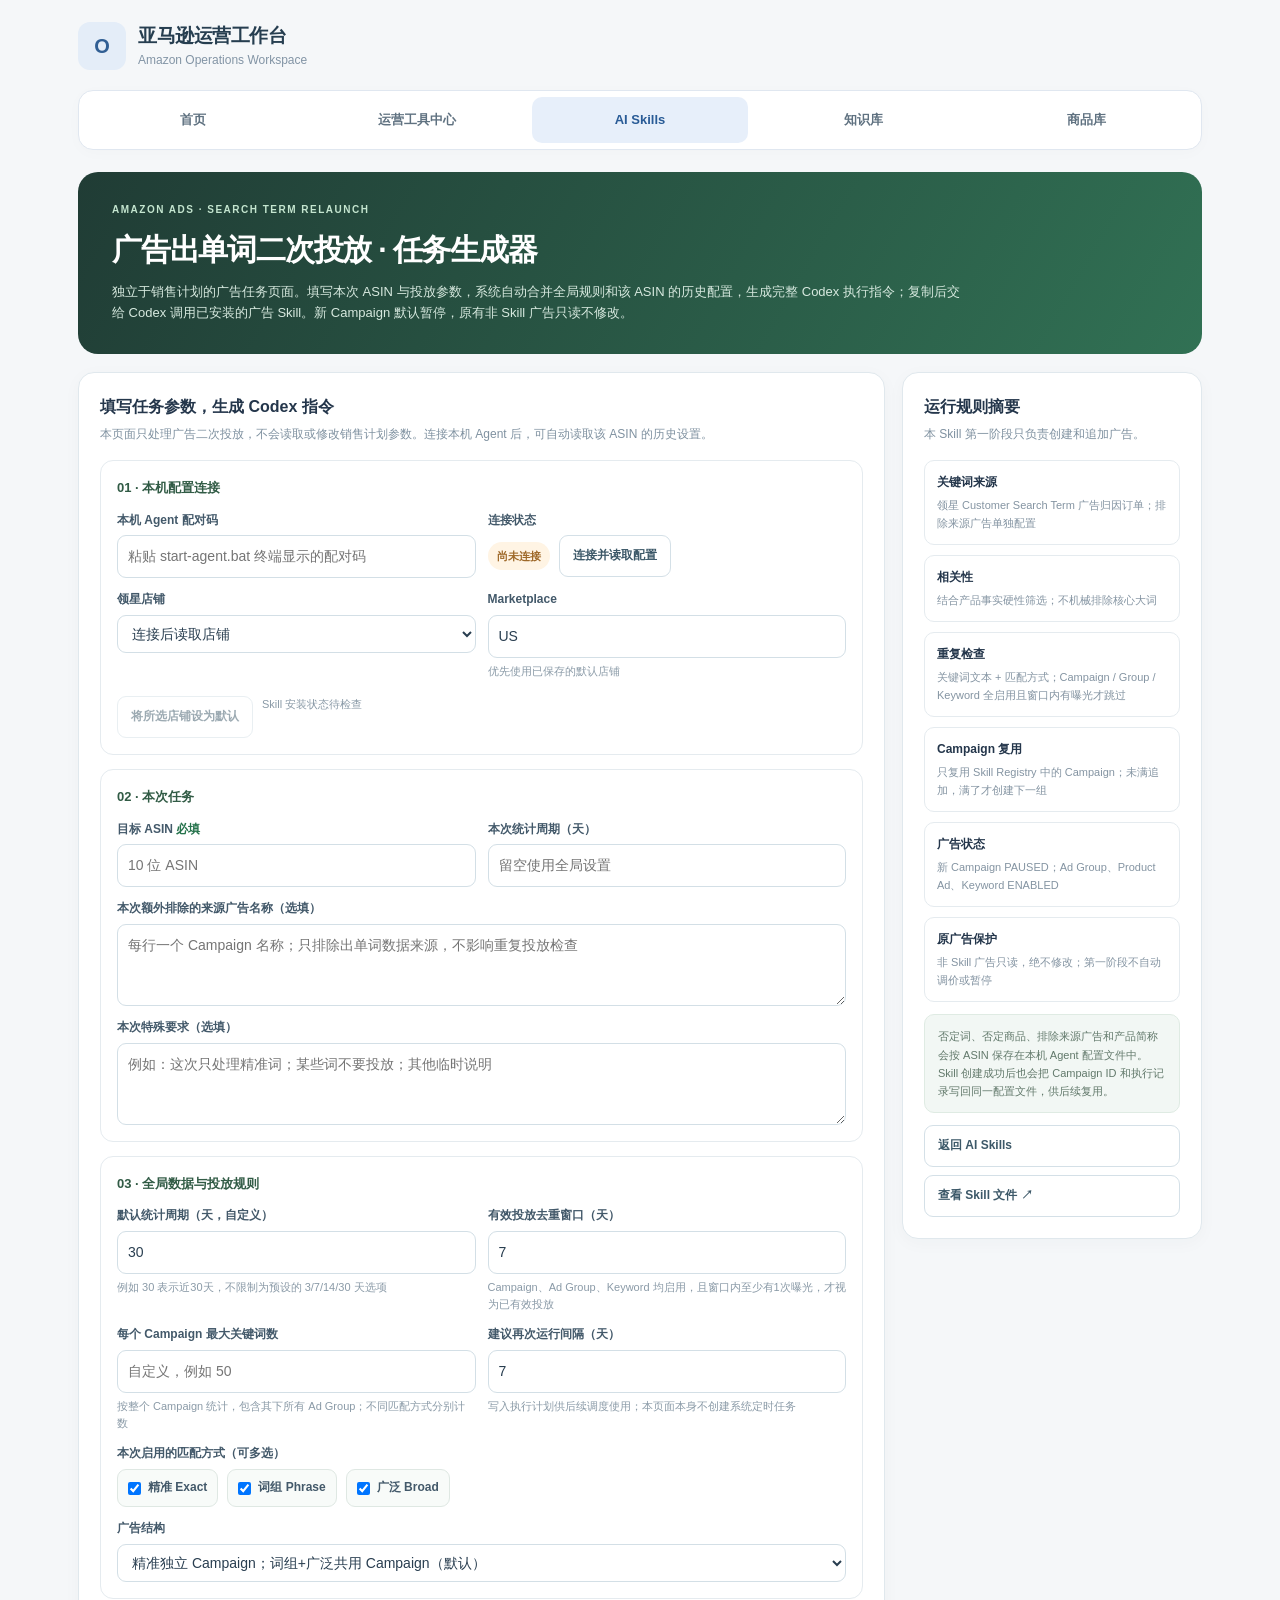
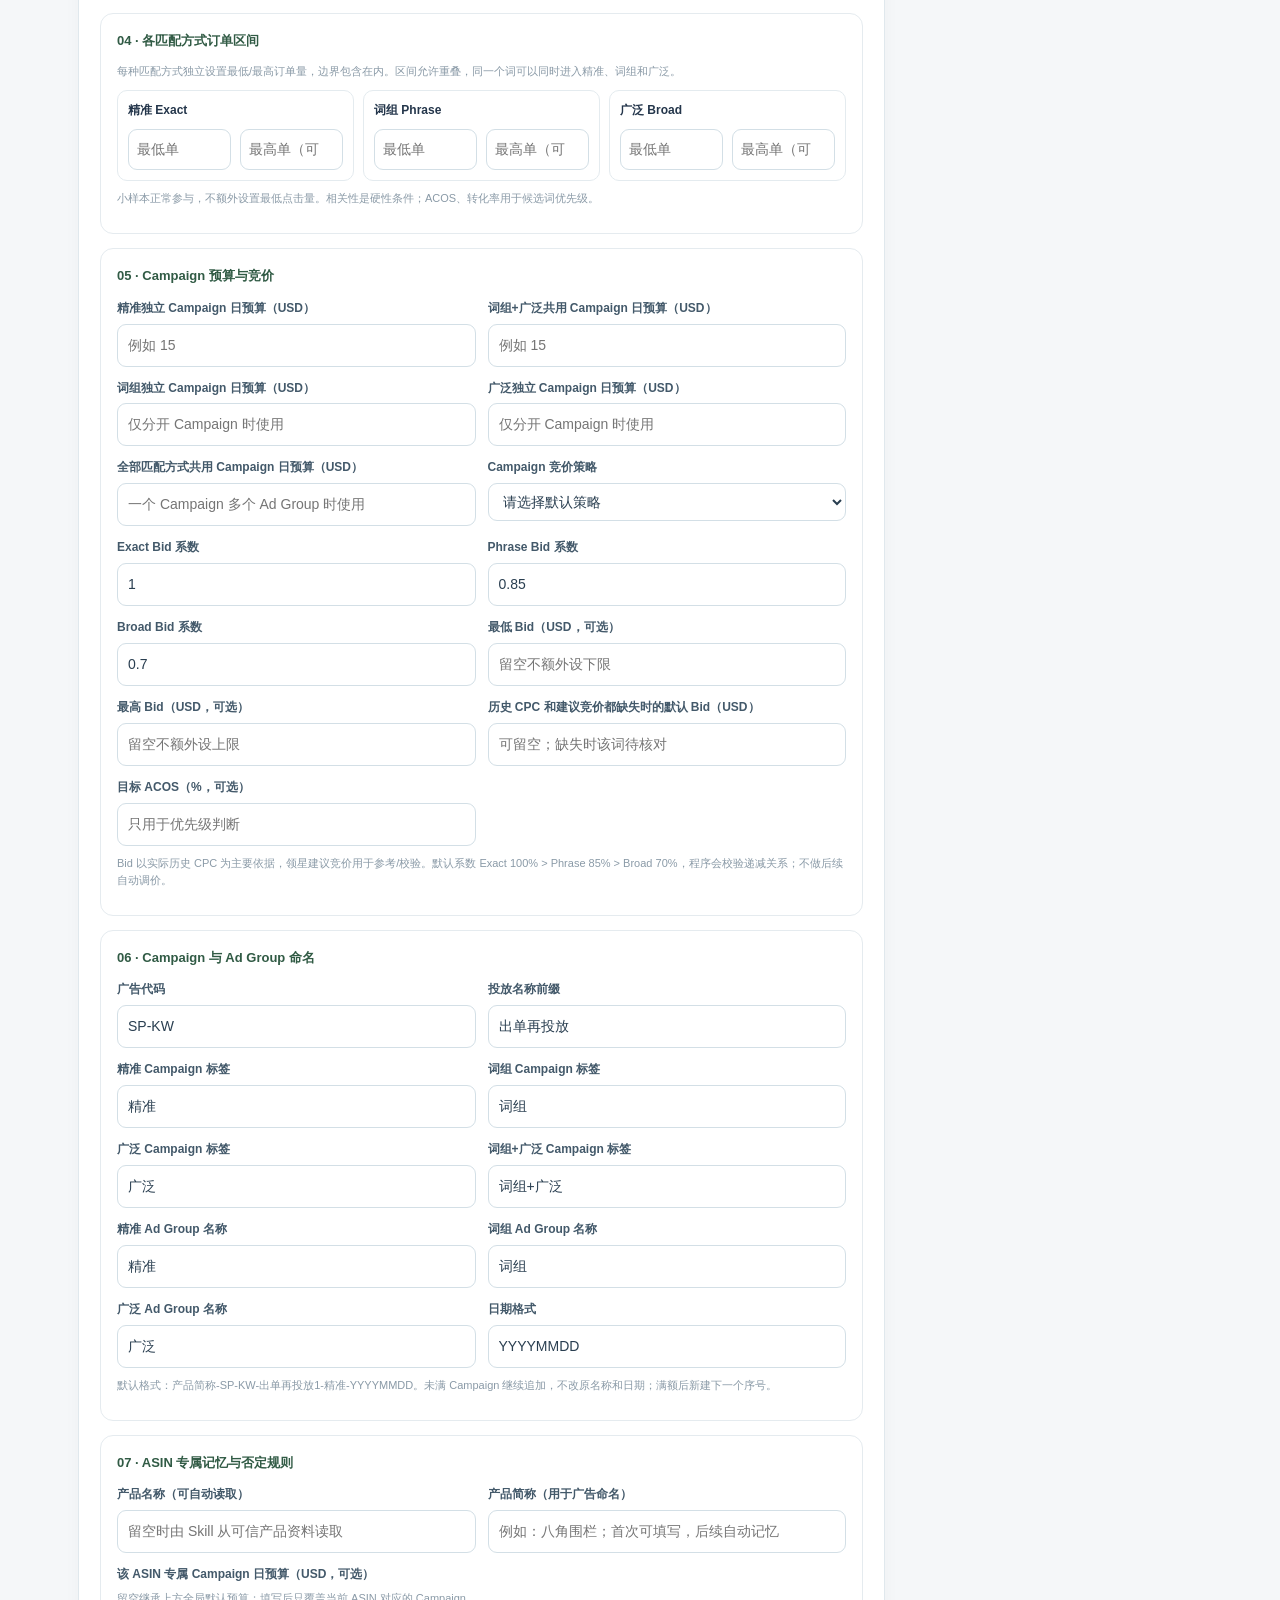
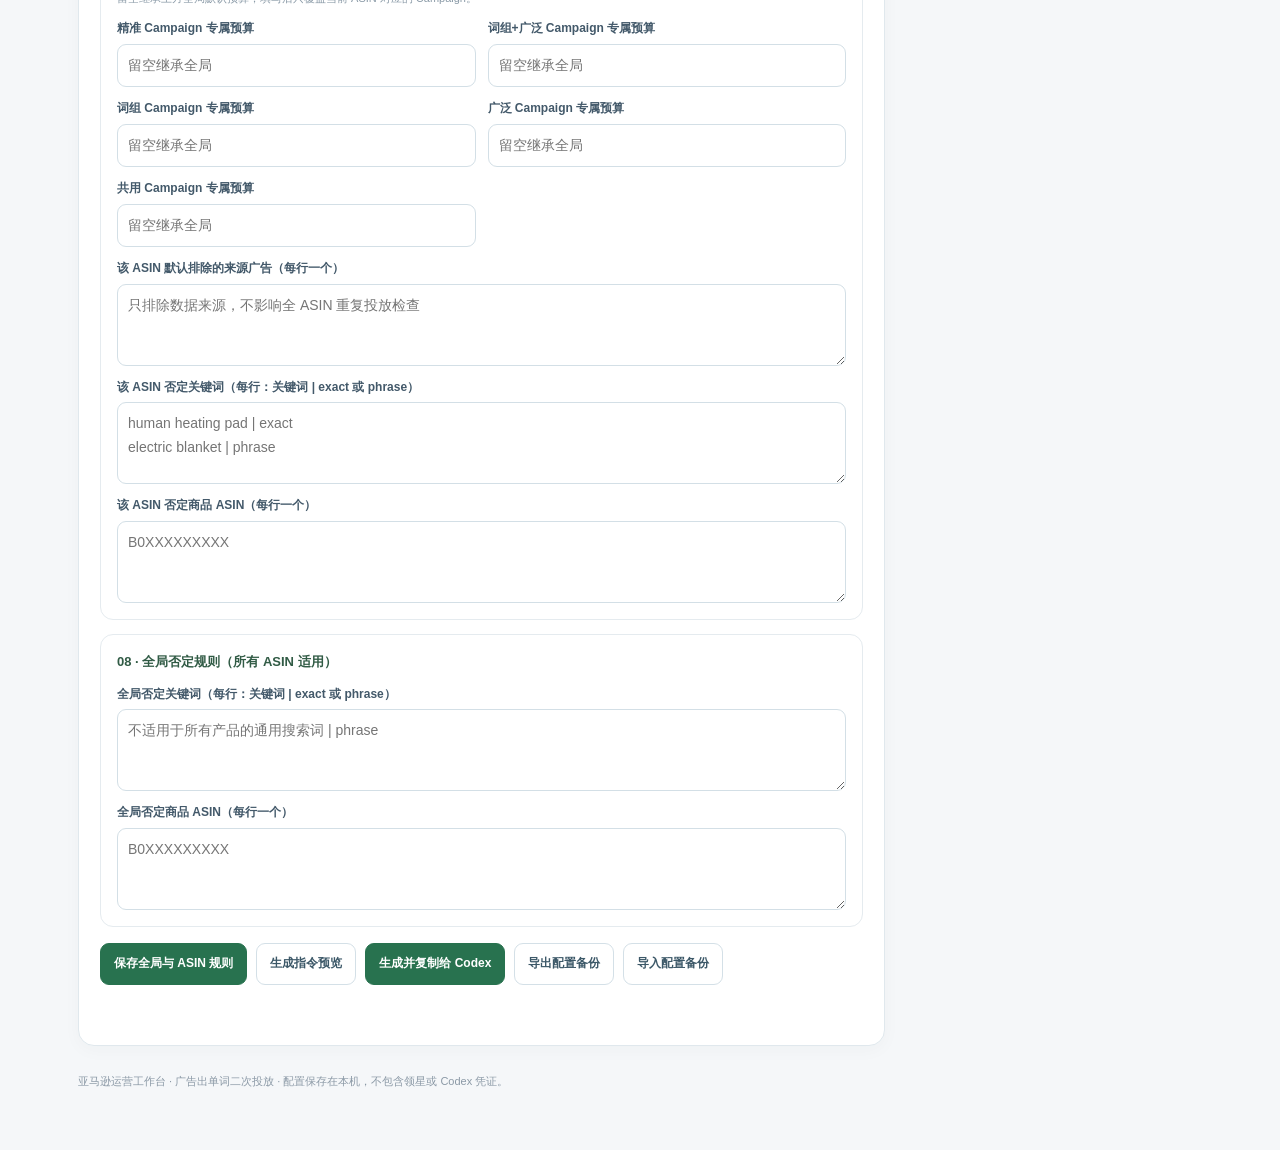
==== commit 3831d626: "Clarify Ads Relaunch as an independent Codex task generator" ====
--- a/ads-relaunch.html
+++ b/ads-relaunch.html
@@ -47,13 +47,13 @@
 </header>
 <section class="hero">
 <div class="eyebrow">AMAZON ADS · SEARCH TERM RELAUNCH</div>
-<h1>广告出单词二次投放</h1>
-<p>设置一次全局规则和 ASIN 专属记忆。输入 ASIN 后，生成完整 Codex 指令，由 Skill 从领星提取真实搜索词、分层筛选并创建/复用 SP 关键词广告。新 Campaign 默认暂停，原有非 Skill 广告只读不修改。</p>
+<h1>广告出单词二次投放 · 任务生成器</h1>
+<p>独立于销售计划的广告任务页面。填写本次 ASIN 与投放参数，系统自动合并全局规则和该 ASIN 的历史配置，生成完整 Codex 执行指令；复制后交给 Codex 调用已安装的广告 Skill。新 Campaign 默认暂停，原有非 Skill 广告只读不修改。</p>
 </section>
 <div class="layout">
 <section class="panel">
-<h2>广告任务与前置规则</h2>
-<p class="sub">先连接本机 Agent 读取/保存持久配置；没有必要的信息会自动沿用已保存规则。</p>
+<h2>填写任务参数，生成 Codex 指令</h2>
+<p class="sub">本页面只处理广告二次投放，不会读取或修改销售计划参数。连接本机 Agent 后，可自动读取该 ASIN 的历史设置。</p>
 
 <div class="section">
 <h3>01 · 本机配置连接</h3>
@@ -174,7 +174,7 @@
 <div class="actions">
 <button type="button" class="btn primary" id="saveConfigBtn">保存全局与 ASIN 规则</button>
 <button type="button" class="btn" id="previewBtn">生成指令预览</button>
-<button type="submit" class="btn primary" id="copyBtn">生成并复制 Codex 指令</button>
+<button type="submit" class="btn primary" id="copyBtn">生成并复制给 Codex</button>
 <button type="button" class="btn" id="exportBtn">导出配置备份</button>
 <button type="button" class="btn" id="importBtn">导入配置备份</button>
 <input id="fileImport" type="file" accept=".json,application/json"/>
@@ -201,6 +201,6 @@
 </div>
 <footer style="margin-top:26px;color:#8b99a6;font-size:11px">亚马逊运营工作台 · 广告出单词二次投放 · 配置保存在本机，不包含领星或 Codex 凭证。</footer>
 </main>
-<script src="./ads-relaunch-ui.js?v=2026.11.13.2" defer></script>
+<script src="./ads-relaunch-ui.js?v=2026.11.13.4" defer></script>
 </body>
 </html>
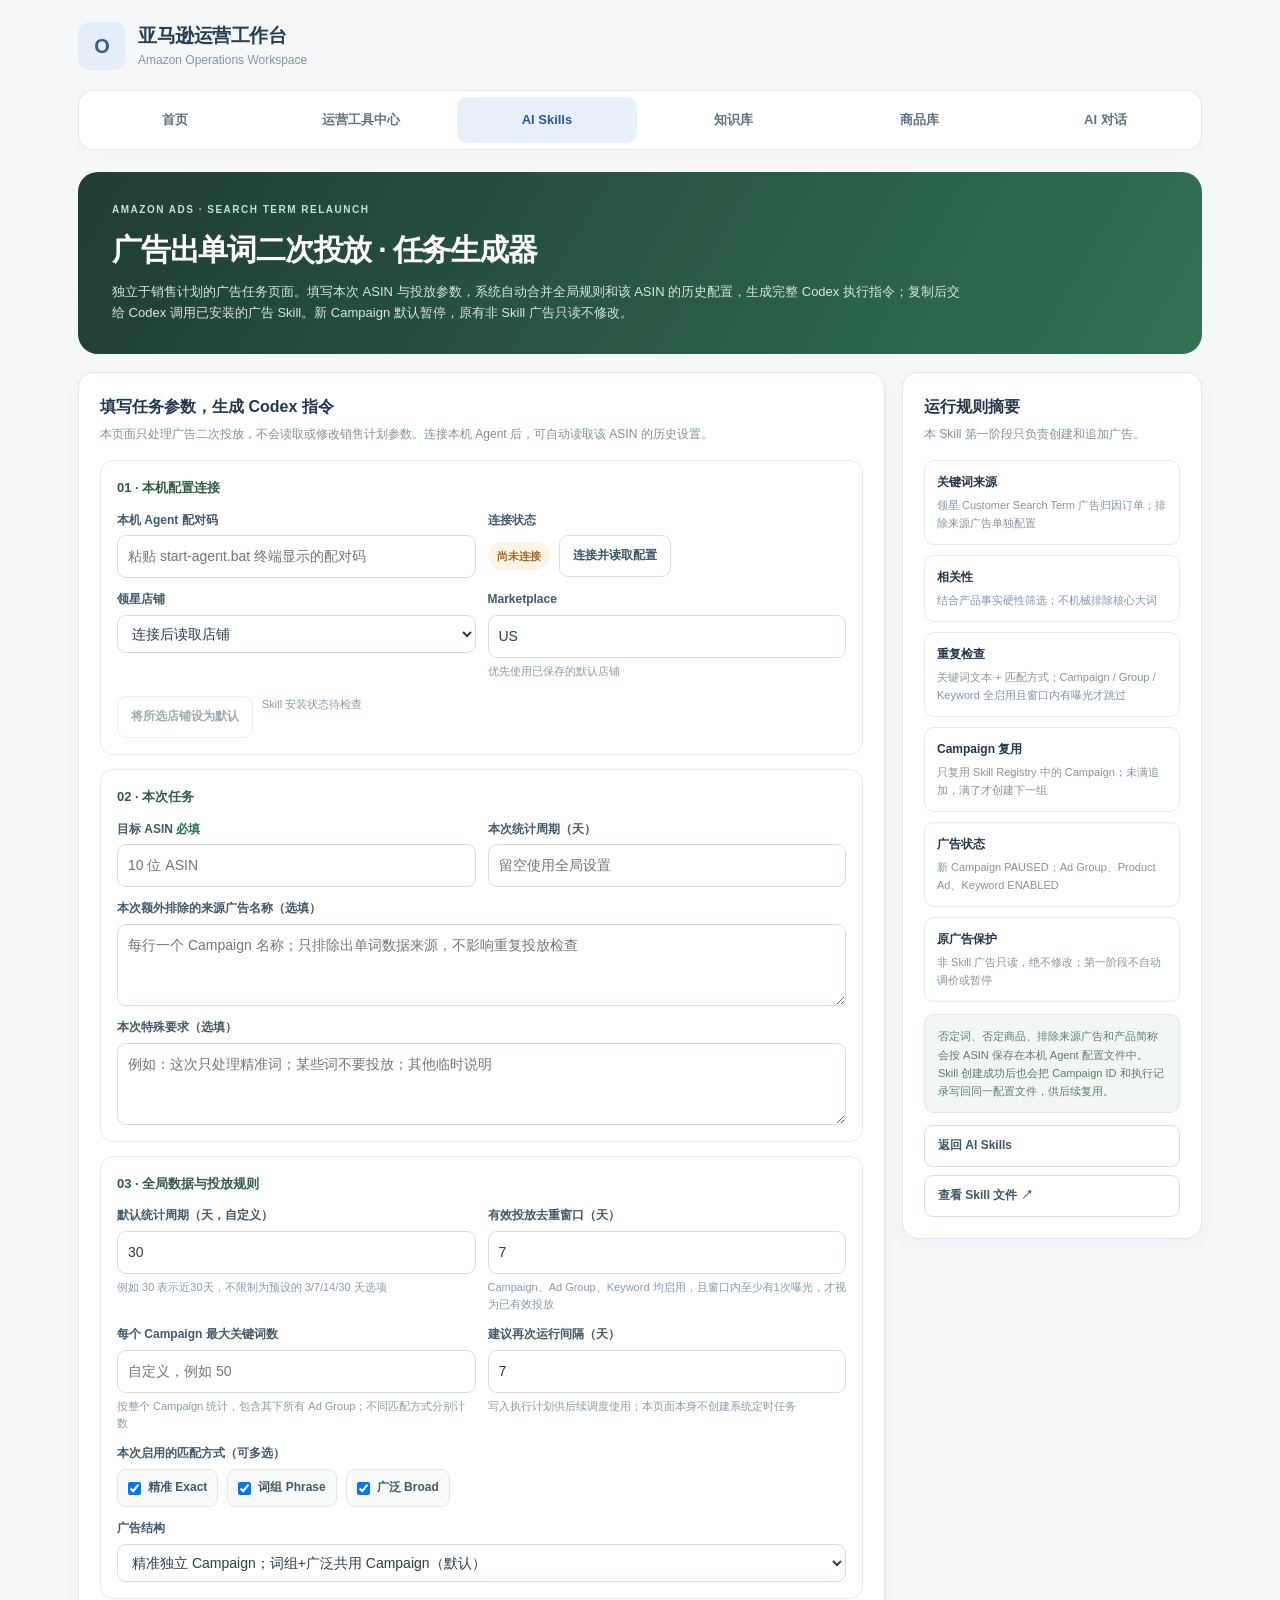
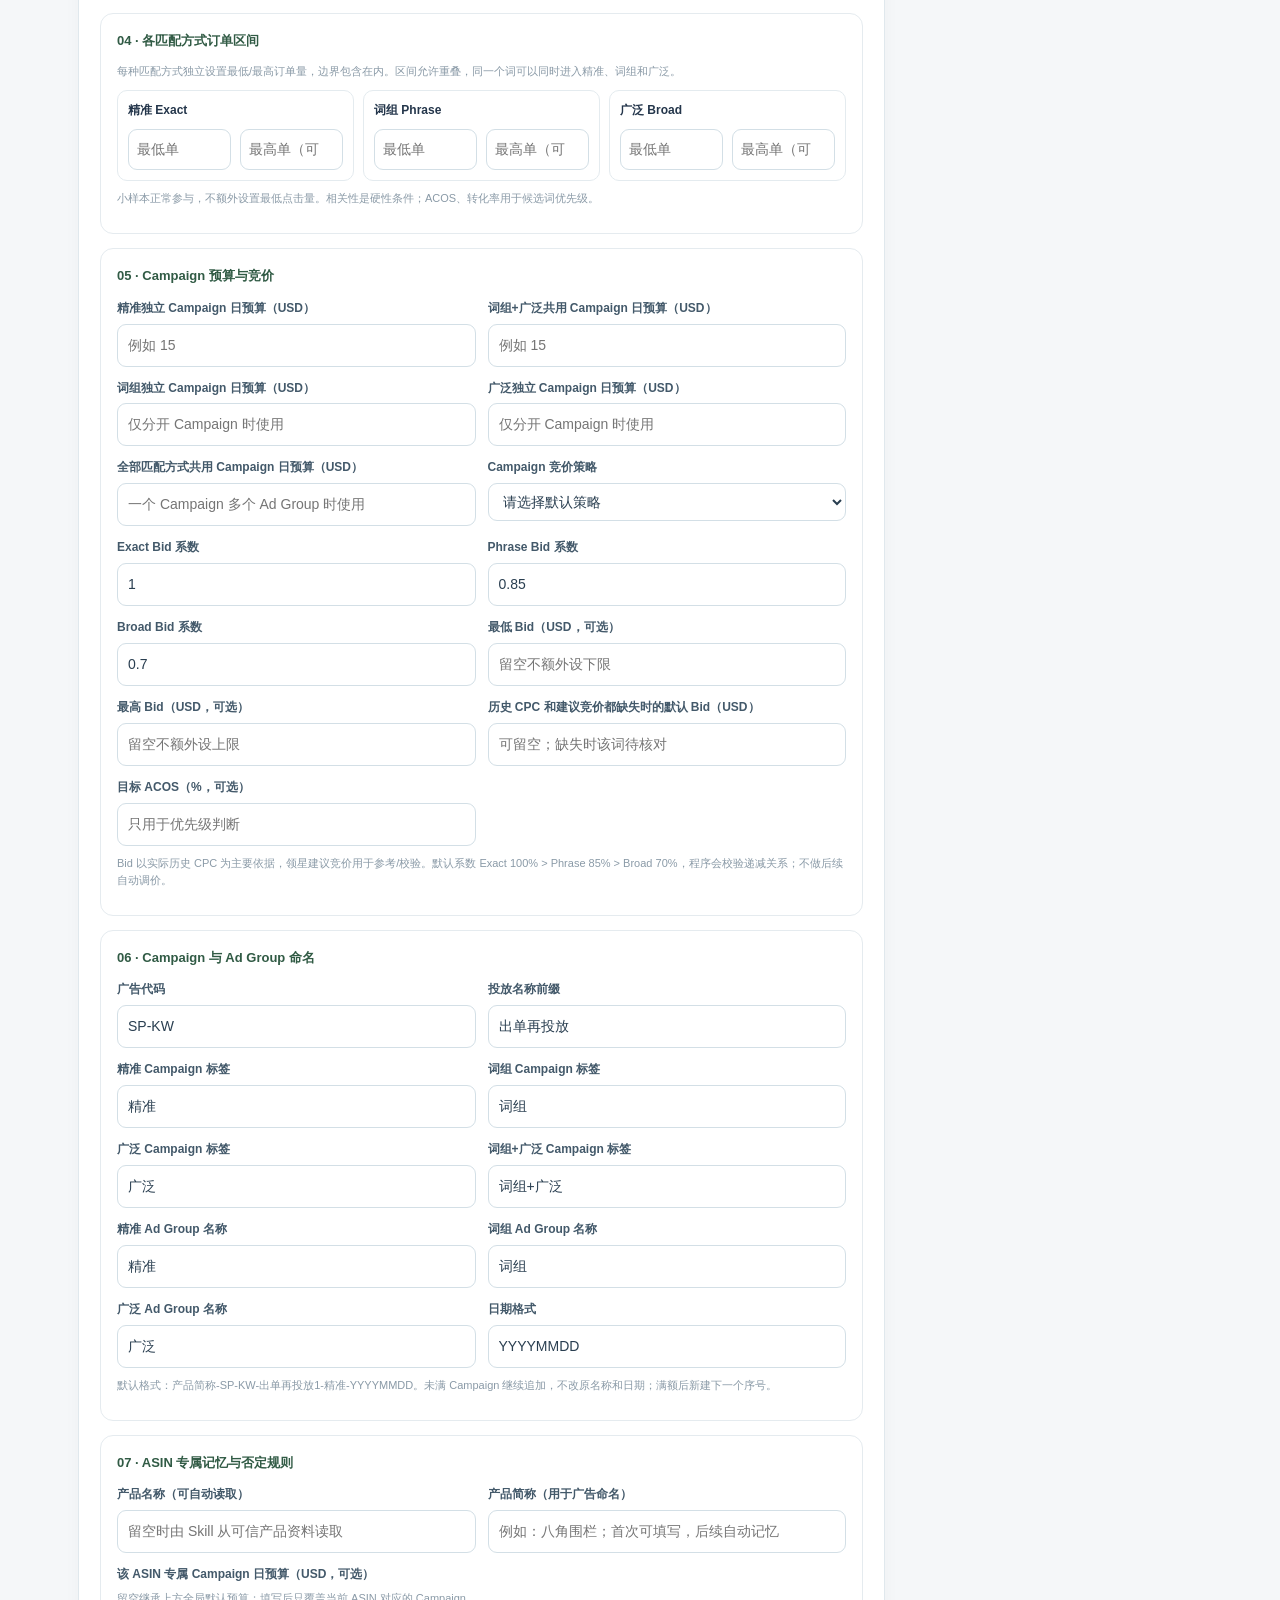
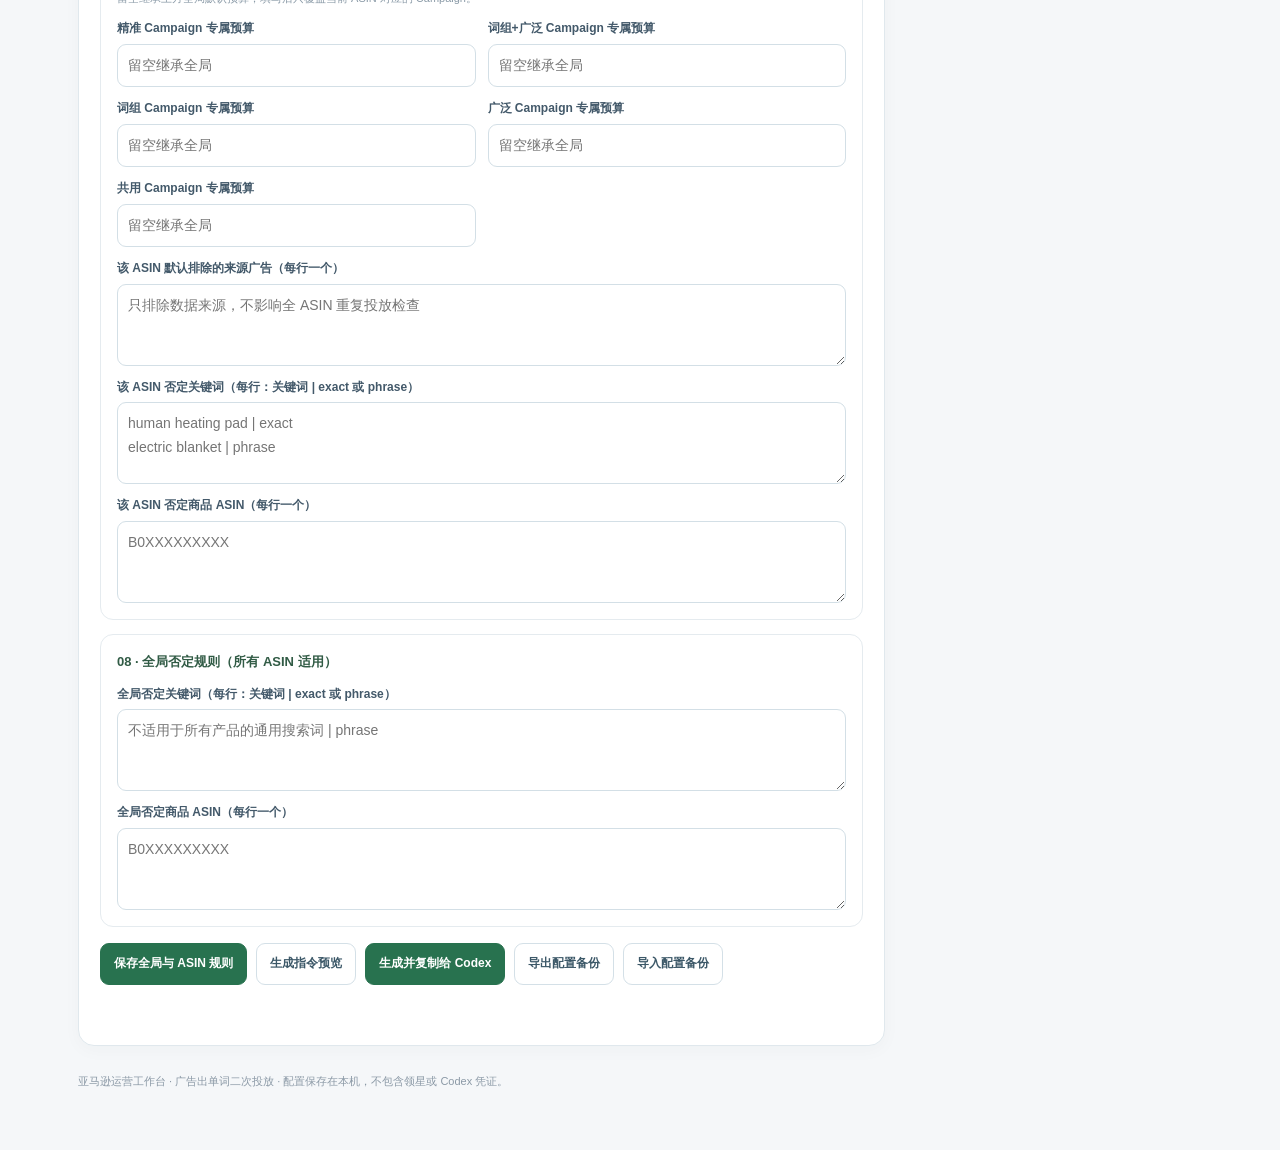
==== commit dca74f1e: "feat: finalize operations workspace integration" ====
--- a/ads-relaunch.html
+++ b/ads-relaunch.html
@@ -42,7 +42,7 @@
 <header class="workspace-header">
 <a class="workspace-brand" href="./index.html" aria-label="亚马逊运营工作台首页"><span class="workspace-logo" aria-hidden="true">O</span><span><span class="workspace-name">亚马逊运营工作台</span><span class="workspace-sub">Amazon Operations Workspace</span></span></a>
 <nav class="workspace-nav" aria-label="工具模块">
-<a href="./index.html">首页</a><a href="./tools.html">运营工具中心</a><a href="./skills.html" class="active">AI Skills</a><a href="./variation-guide.html">知识库</a><a href="./listing.html?view=library">商品库</a>
+<a href="./index.html">首页</a><a href="./tools.html">运营工具中心</a><a href="./skills.html" class="active">AI Skills</a><a href="./variation-guide.html">知识库</a><a href="./listing.html?view=library">商品库</a><a href="./ai-chat.html">AI 对话</a>
 </nav>
 </header>
 <section class="hero">
--- a/workspace-shell.css
+++ b/workspace-shell.css
@@ -7,7 +7,7 @@
 .workspace-brand .workspace-logo{display:grid;place-items:center;width:48px;height:48px;flex:0 0 48px;background:#e4edf8;color:#315f94;border-radius:12px;font-size:20px;font-weight:850}
 .workspace-brand .workspace-name{display:block;font-size:19px;font-weight:800;line-height:1.35;letter-spacing:-.025em}
 .workspace-brand .workspace-sub{display:block;font-size:12px;color:#8294a5;font-weight:500;line-height:1.5;margin-top:2px}
-nav.workspace-nav{width:100%!important;display:grid!important;grid-template-columns:repeat(5,minmax(0,1fr))!important;gap:7px!important;margin:0!important;padding:6px!important;background:#fff!important;border:1px solid var(--ws-line)!important;border-radius:15px!important;box-shadow:0 3px 16px #26394c05!important}
+nav.workspace-nav{width:100%!important;display:grid!important;grid-template-columns:repeat(6,minmax(0,1fr))!important;gap:7px!important;margin:0!important;padding:6px!important;background:#fff!important;border:1px solid var(--ws-line)!important;border-radius:15px!important;box-shadow:0 3px 16px #26394c05!important}
 nav.workspace-nav a{display:flex!important;align-items:center!important;justify-content:center!important;min-height:46px!important;padding:10px 8px!important;border:0!important;border-radius:10px!important;text-align:center!important;text-decoration:none!important;color:#607281!important;font-size:13px!important;font-weight:720!important;white-space:nowrap!important;background:transparent!important}
 nav.workspace-nav a.active{background:#e7effa!important;color:#295b96!important}
 nav.workspace-nav a:hover:not(.active){background:#f0f4fa!important;color:#315f94!important}
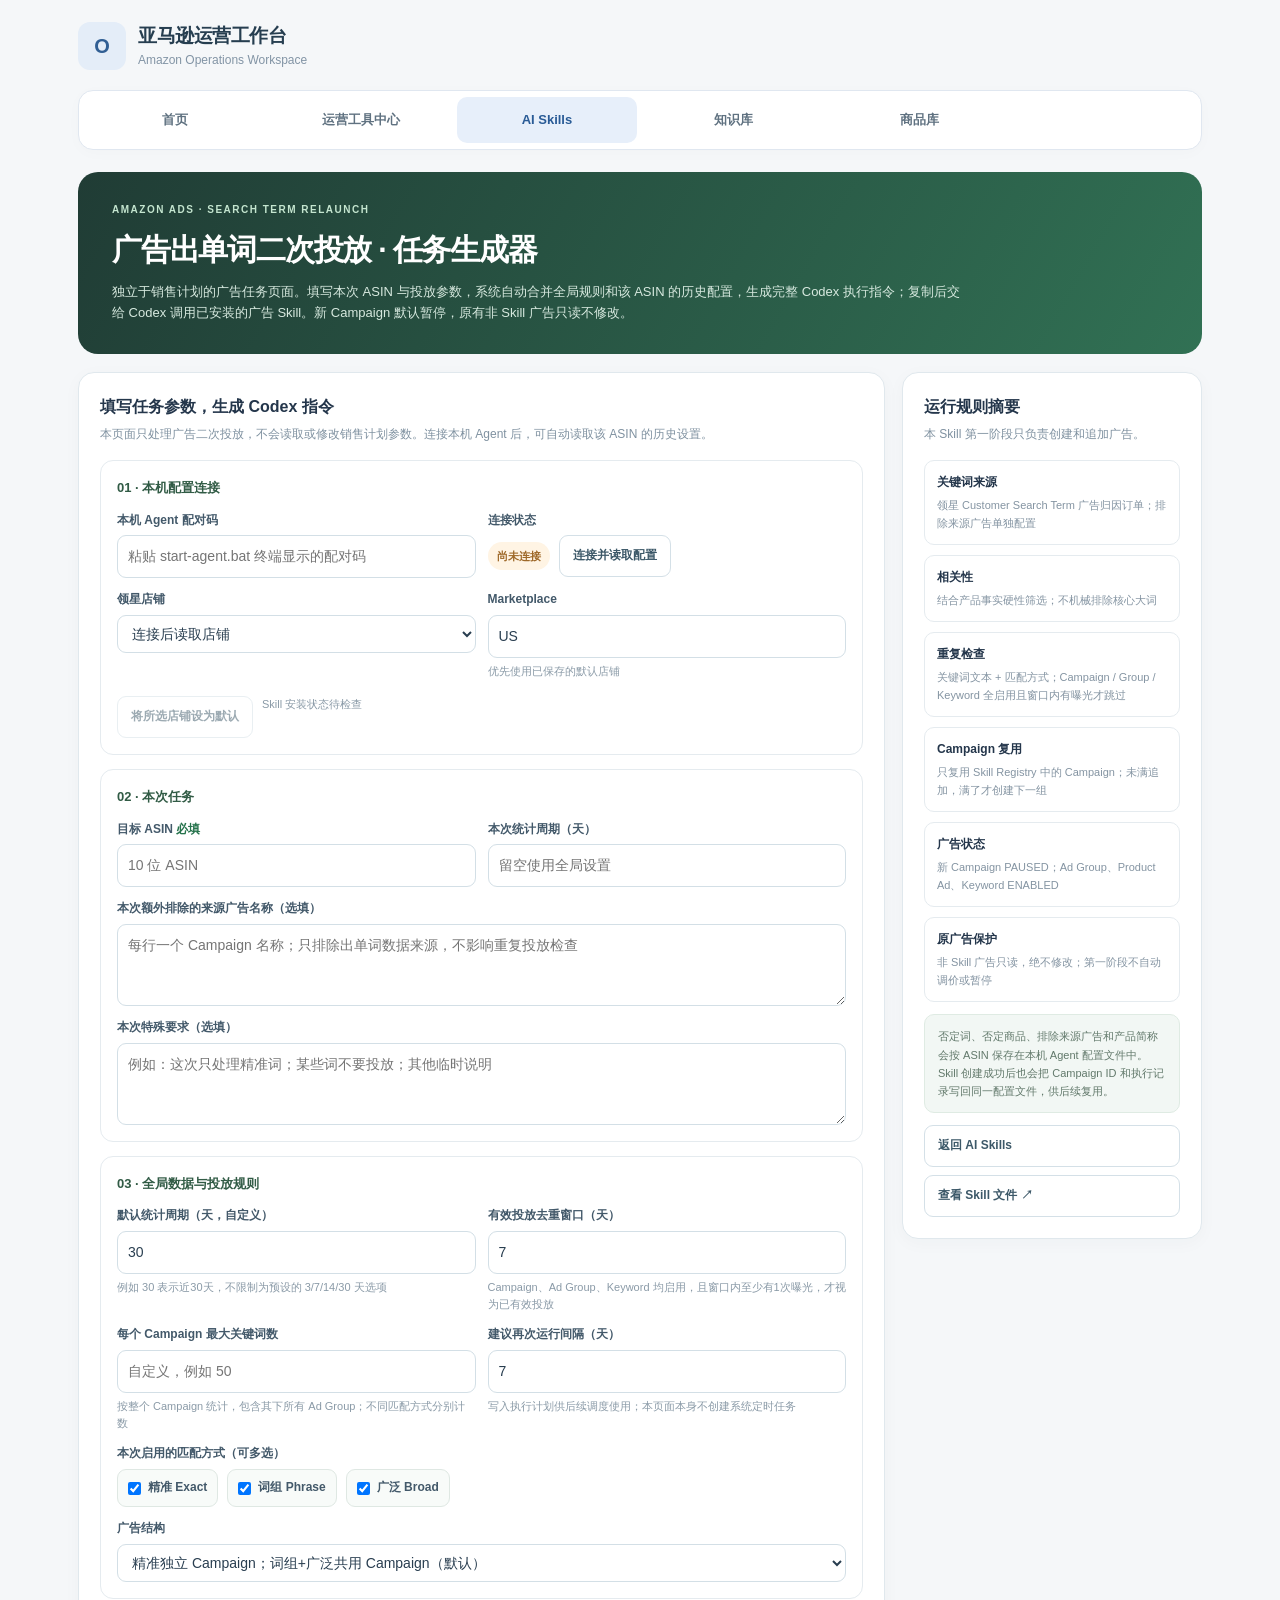
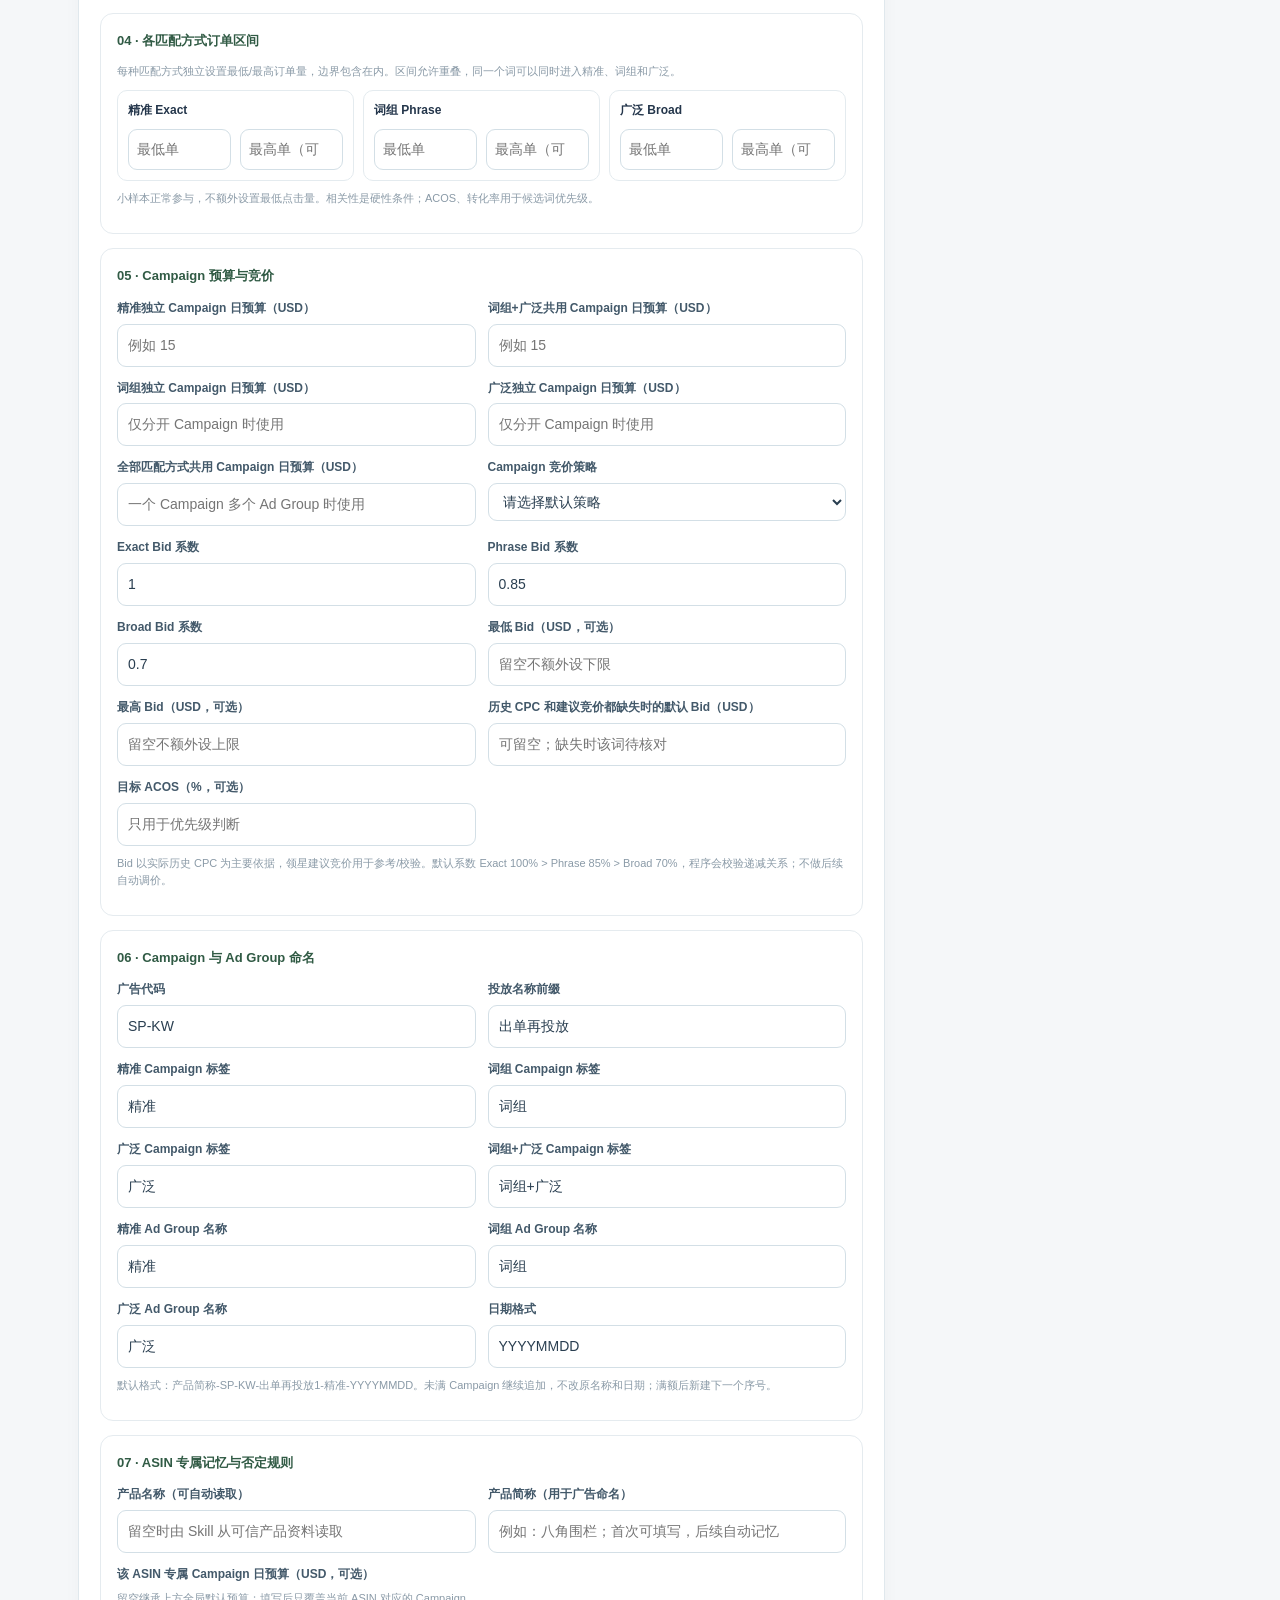
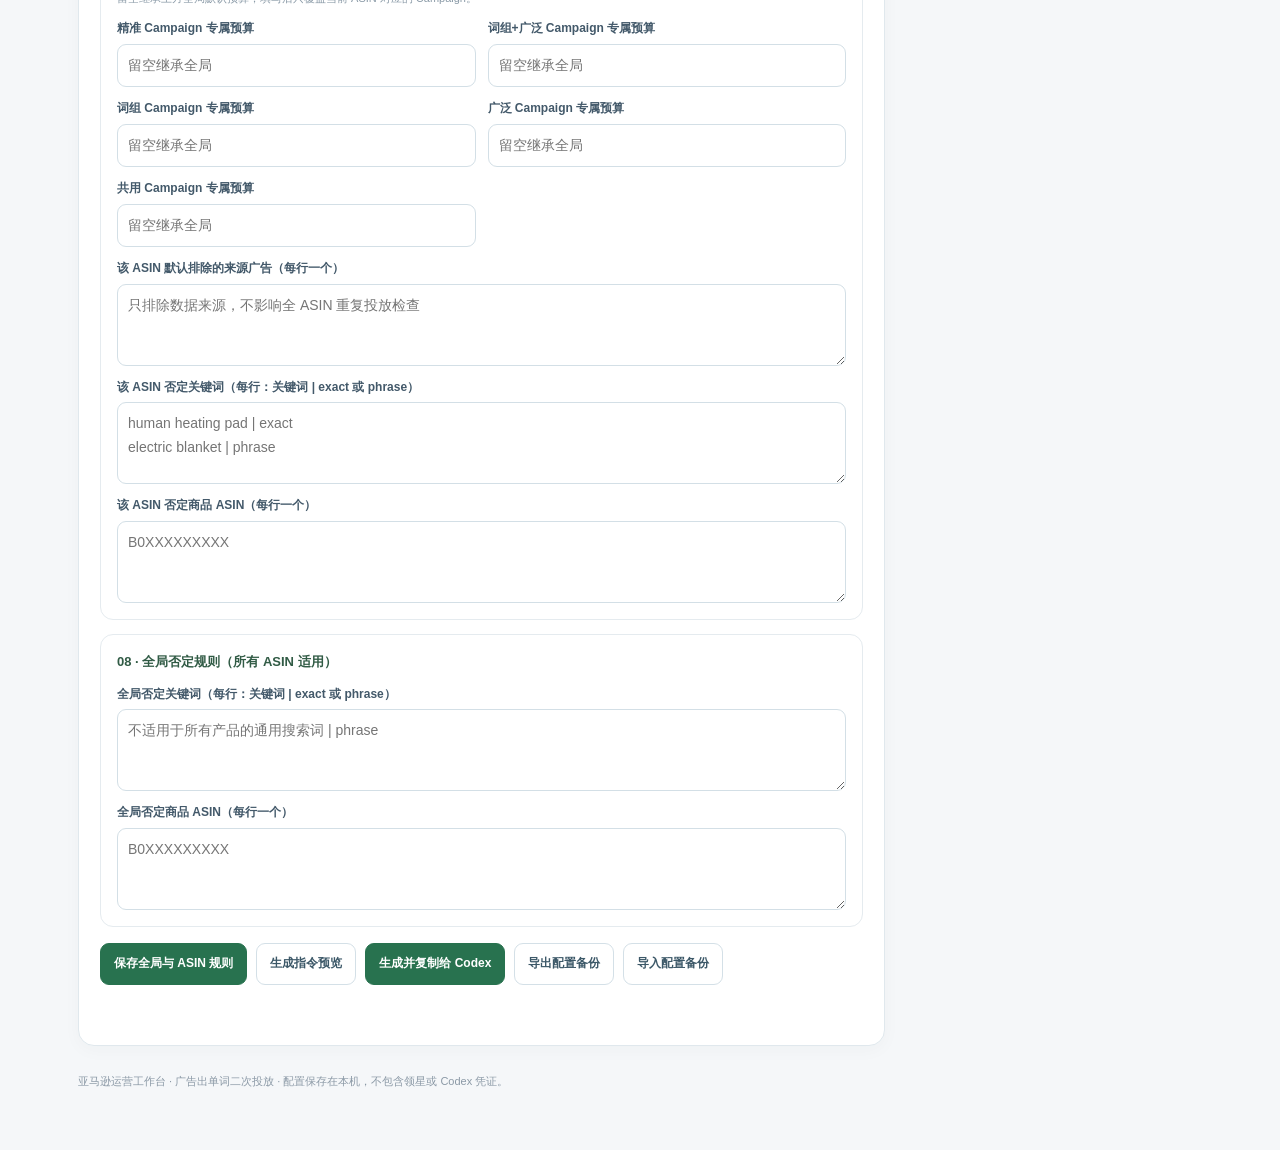
==== commit 7437fa15: "Remove AI chat and connection management UI" ====
--- a/ads-relaunch.html
+++ b/ads-relaunch.html
@@ -42,7 +42,7 @@
 <header class="workspace-header">
 <a class="workspace-brand" href="./index.html" aria-label="亚马逊运营工作台首页"><span class="workspace-logo" aria-hidden="true">O</span><span><span class="workspace-name">亚马逊运营工作台</span><span class="workspace-sub">Amazon Operations Workspace</span></span></a>
 <nav class="workspace-nav" aria-label="工具模块">
-<a href="./index.html">首页</a><a href="./tools.html">运营工具中心</a><a href="./skills.html" class="active">AI Skills</a><a href="./variation-guide.html">知识库</a><a href="./listing.html?view=library">商品库</a><a href="./ai-chat.html">AI 对话</a>
+<a href="./index.html">首页</a><a href="./tools.html">运营工具中心</a><a href="./skills.html" class="active">AI Skills</a><a href="./variation-guide.html">知识库</a><a href="./listing.html?view=library">商品库</a>
 </nav>
 </header>
 <section class="hero">
@@ -204,3 +204,4 @@
 <script src="./ads-relaunch-ui.js?v=2026.11.13.4" defer></script>
 </body>
 </html>
+
